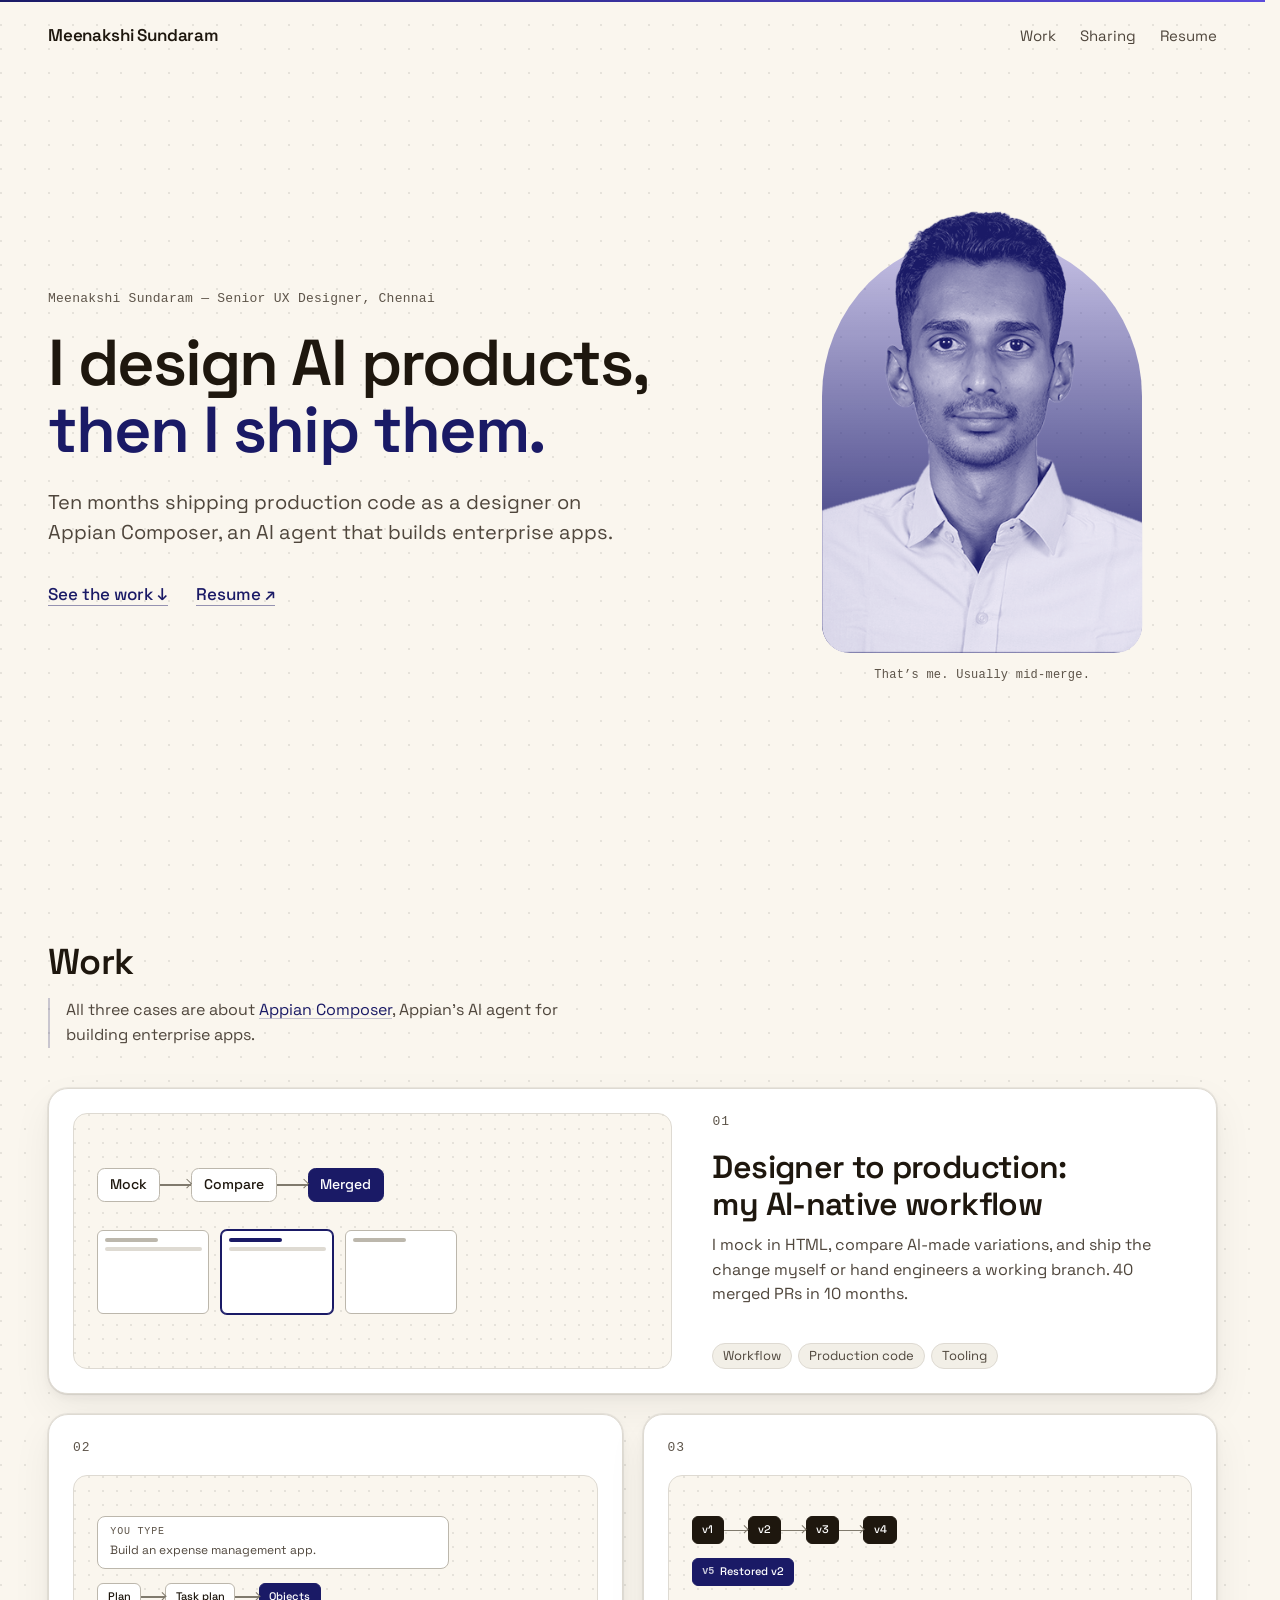
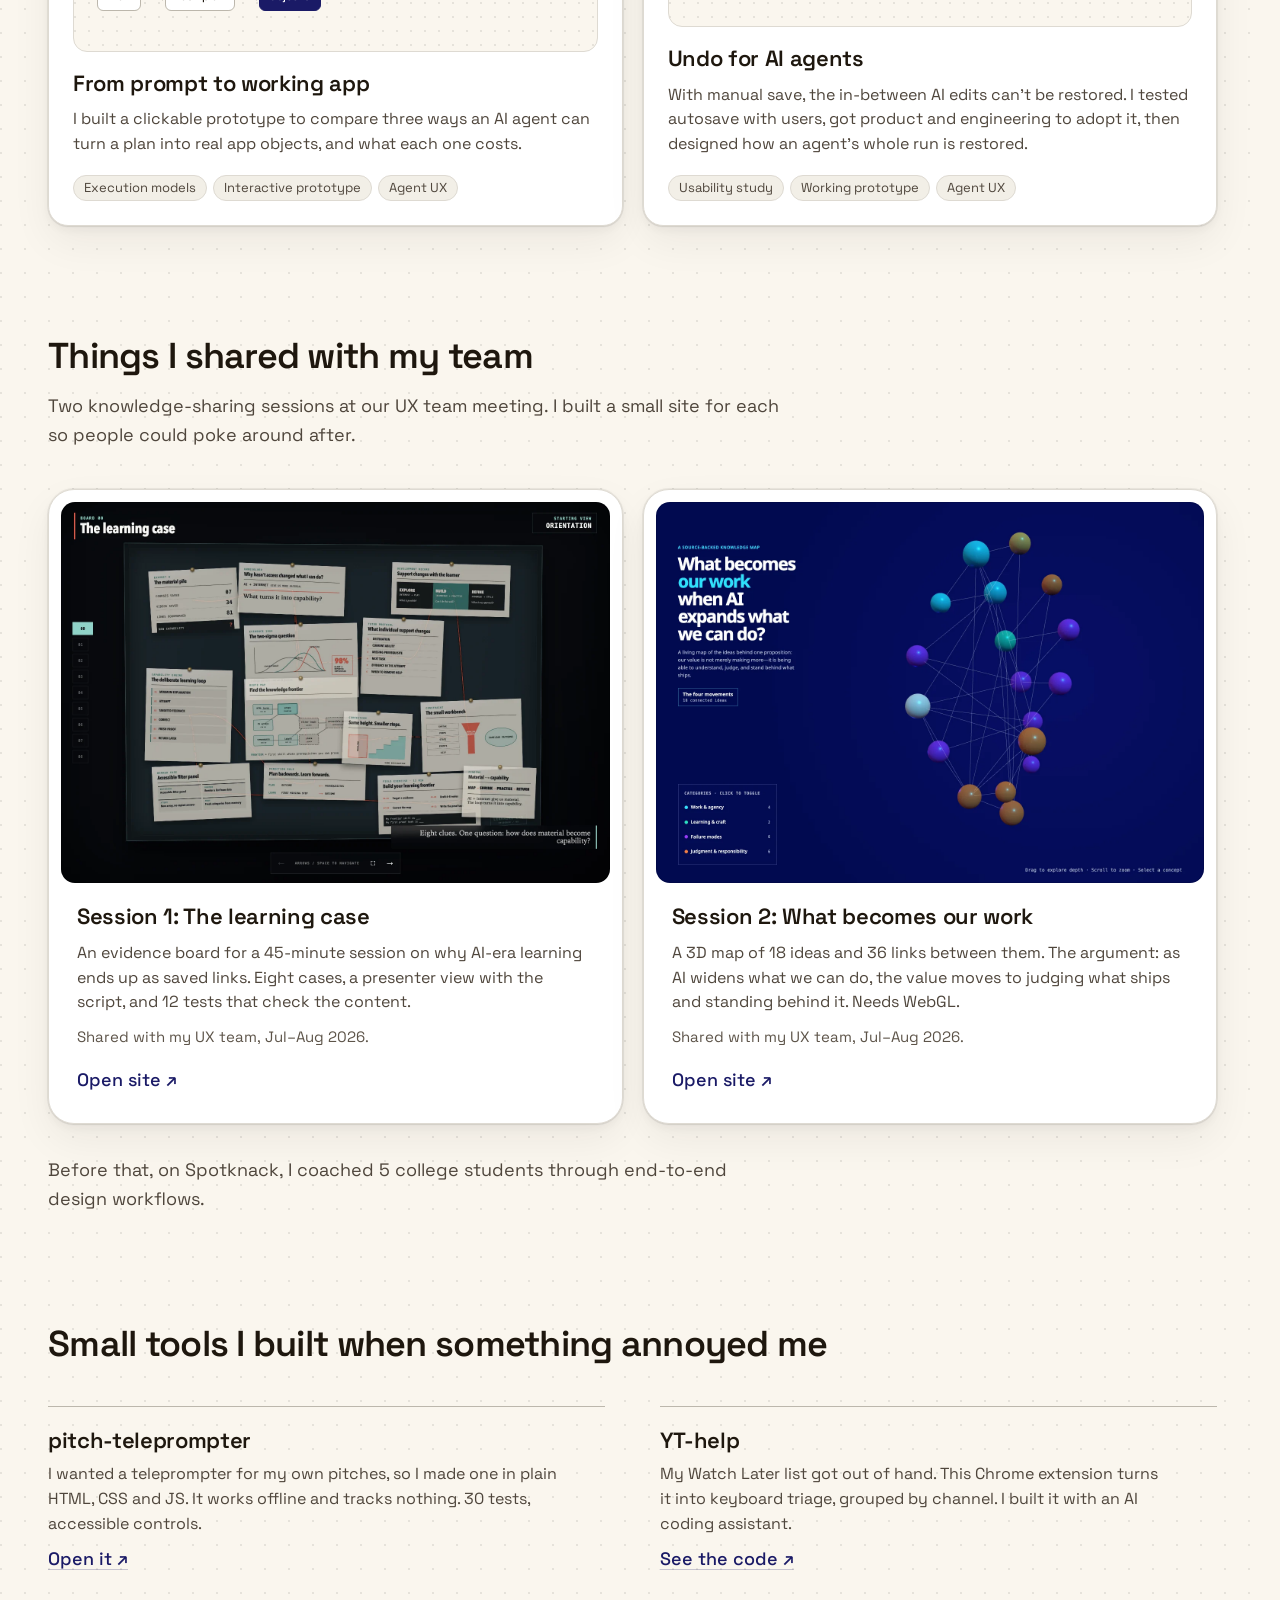
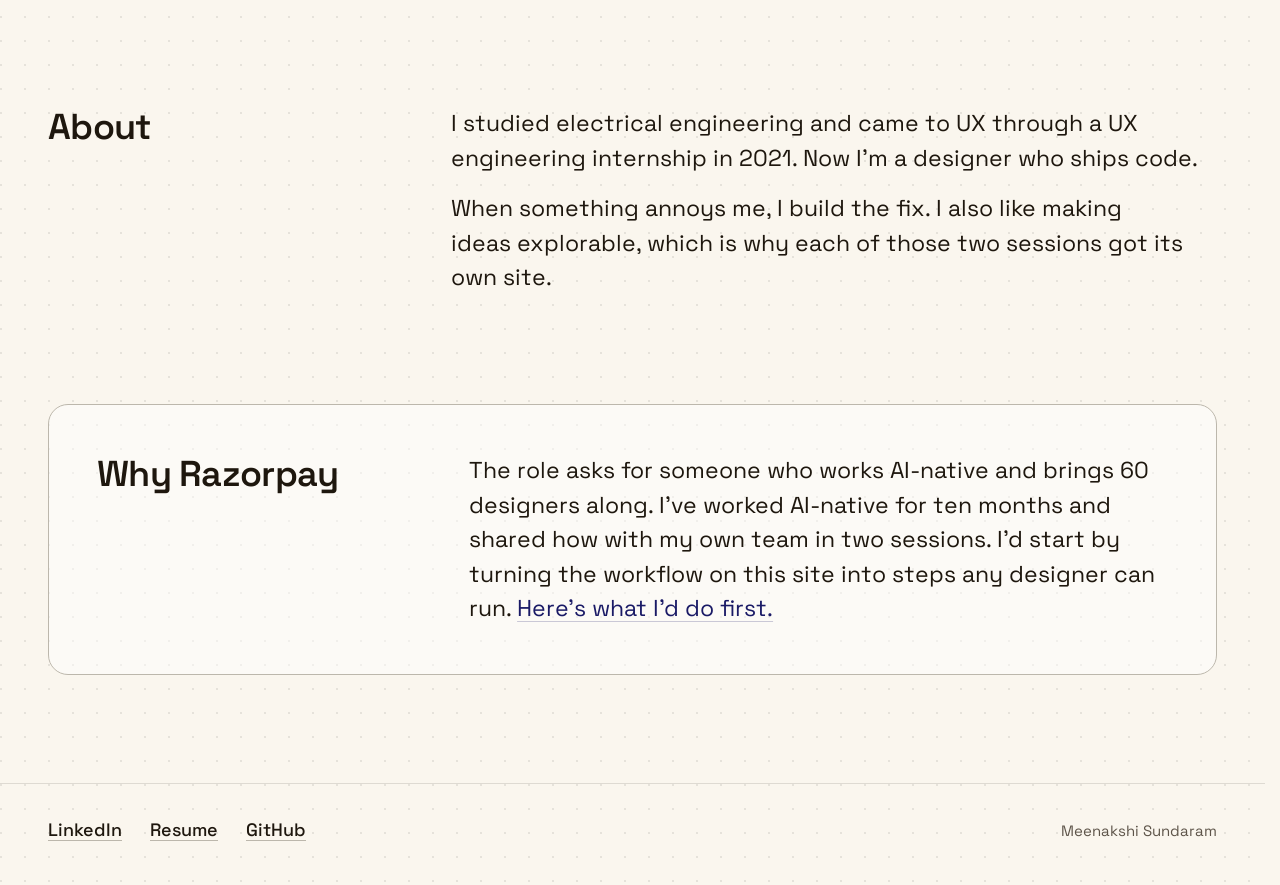
==== index.html @ 01e726ad "Portfolio: home, three case studies, resume" ====
<!DOCTYPE html>
<html lang="en">
<head>
<meta charset="utf-8">
<meta name="viewport" content="width=device-width, initial-scale=1">
<title>Meenakshi Sundaram | A designer who builds with AI</title>
<meta name="description" content="Senior UX designer in Chennai. I ship production code with AI tools, work AI-native from mock to merge, and share how I work with other designers.">
<meta name="color-scheme" content="light">
<meta name="theme-color" content="#f8f5ee">
<link rel="canonical" href="https://meenakshisundaramm06.github.io/">
<meta property="og:type" content="website">
<meta property="og:site_name" content="Meenakshi Sundaram">
<meta property="og:title" content="Meenakshi Sundaram | A designer who builds with AI">
<meta property="og:description" content="Senior UX designer in Chennai. I ship production code with AI tools, work AI-native from mock to merge, and share how I work with other designers.">
<meta property="og:url" content="https://meenakshisundaramm06.github.io/">
<meta name="twitter:card" content="summary">
<link rel="icon" href="data:image/svg+xml,%3Csvg xmlns='http://www.w3.org/2000/svg' viewBox='0 0 32 32'%3E%3Crect width='32' height='32' rx='8' fill='%231A1A66'/%3E%3Cpath d='M8 23V9l8 9 8-9v14' fill='none' stroke='%23fff' stroke-width='2.4' stroke-linecap='round' stroke-linejoin='round'/%3E%3C/svg%3E">
<link rel="preload" href="fonts/SpaceGrotesk-Variable.ttf" as="font" type="font/ttf" crossorigin>
<link rel="stylesheet" href="assets/site.css">
<script src="assets/site.js"></script>
</head>
<body class="content-grid">
<a class="skip-link" href="#main">Skip to content</a>

<header class="site-header full-width">
  <div class="bar">
    <a class="wordmark" href="./" aria-label="Meenakshi Sundaram, home">Meenakshi Sundaram</a>
    <nav class="nav" aria-label="Primary">
      <a href="#work">Work</a>
      <a href="#sharing">Sharing</a>
      <a href="resume.pdf">Resume</a>
    </nav>
  </div>
</header>

<main id="main" class="full-width">

  <section class="hero full-width" aria-labelledby="hero-title">
    <div class="hero-grid">
      <div class="hero-copy">
        <p class="hero-eyebrow">Meenakshi Sundaram — <span class="nowrap">Senior UX Designer, Chennai</span></p>
        <h1 id="hero-title">I design AI products,<br> <span class="accent">then I ship them.</span></h1>
        <p class="hero-sub">Ten months shipping production code as a designer on Appian Composer, an AI agent that builds enterprise apps.</p>
        <p class="hero-links">
          <a href="#work">See the work <span aria-hidden="true">↓</span></a>
          <a href="resume.pdf">Resume <span aria-hidden="true">↗</span></a>
        </p>
      </div>

      <figure class="hero-portrait">
        <div class="portrait-frame">
          <div class="portrait-arch"></div>
          <img class="portrait-img" src="assets/img/me.png" width="435" height="555" fetchpriority="high" alt="Portrait of Meenakshi Sundaram">
        </div>
        <figcaption>That’s me. Usually mid-merge.</figcaption>
        <!-- Duotone: shadows map to #1A1A66, highlights to a pale lavender so the shirt stays distinct from the page. Used by .portrait-img. -->
        <svg class="duotone-defs" width="0" height="0" aria-hidden="true" focusable="false">
          <filter id="duotone" color-interpolation-filters="sRGB">
            <feComponentTransfer>
              <feFuncR type="table" tableValues="0.102 0.91"/>
              <feFuncG type="table" tableValues="0.102 0.9"/>
              <feFuncB type="table" tableValues="0.400 0.955"/>
            </feComponentTransfer>
          </filter>
        </svg>
      </figure>
    </div>
  </section>

  <section class="section" id="work" aria-labelledby="work-title">
    <h2 id="work-title" class="reveal">Work</h2>
    <p class="context reveal">All three cases are about <a href="https://docs.appian.com/suite/help/26.9/whats-new-composer.html" rel="noopener">Appian Composer</a>, Appian’s AI agent for building enterprise apps.</p>
    <div class="section-body cases-slot">
      <ul class="cases">

        <li class="reveal">
          <article class="case-card">
            <span class="idx label">01</span>
            <div class="thumb" aria-hidden="true">
              <div class="chain">
                <span class="node">Mock</span><span class="link"></span>
                <span class="node">Compare</span><span class="link"></span>
                <span class="node" data-tone="accent">Merged</span>
              </div>
              <div class="mini-variants">
                <span class="mini-frame"><span></span><span></span></span>
                <span class="mini-frame" data-chosen><span></span><span></span></span>
                <span class="mini-frame"><span></span></span>
              </div>
            </div>
            <div class="case-copy">
              <h3><a class="card-link" href="ai-native-workflow/">Designer to production: my AI-native workflow</a></h3>
              <p class="hook">I mock in HTML, compare AI-made variations, and ship the change myself or hand engineers a working branch. 40 merged PRs in 10 months.</p>
            </div>
            <ul class="tags" aria-label="Tags">
              <li>Workflow</li><li>Production code</li><li>Tooling</li>
            </ul>
          </article>
        </li>

        <li class="reveal">
          <article class="case-card">
            <span class="idx label">02</span>
            <div class="thumb" aria-hidden="true">
              <div class="mini-field"><span class="label">You type</span>Build an expense management app.</div>
              <div class="chain">
                <span class="node">Plan</span><span class="link"></span>
                <span class="node">Task plan</span><span class="link"></span>
                <span class="node" data-tone="accent">Objects</span>
              </div>
            </div>
            <div class="case-copy">
              <h3><a class="card-link" href="prompt-to-working-app/">From prompt to working app</a></h3>
              <p class="hook">I built a clickable prototype to compare three ways an AI agent can turn a plan into real app objects, and what each one costs.</p>
            </div>
            <ul class="tags" aria-label="Tags">
              <li>Execution models</li><li>Interactive prototype</li><li>Agent UX</li>
            </ul>
          </article>
        </li>

        <li class="reveal">
          <article class="case-card">
            <span class="idx label">03</span>
            <div class="thumb" aria-hidden="true">
              <div class="chain">
                <span class="node" data-tone="solid">v1</span><span class="link"></span>
                <span class="node" data-tone="solid">v2</span><span class="link"></span>
                <span class="node" data-tone="solid">v3</span><span class="link"></span>
                <span class="node" data-tone="solid">v4</span>
              </div>
              <span class="node" data-tone="accent"><b>v5</b> Restored v2</span>
            </div>
            <div class="case-copy">
              <h3><a class="card-link" href="undo-for-ai-agents/">Undo for AI agents</a></h3>
              <p class="hook">With manual save, the in-between AI edits can’t be restored. I tested autosave with users, got product and engineering to adopt it, then designed how an agent’s whole run is restored.</p>
            </div>
            <ul class="tags" aria-label="Tags">
              <li>Usability study</li><li>Working prototype</li><li>Agent UX</li>
            </ul>
          </article>
        </li>

      </ul>
    </div>
  </section>

  <section class="section" id="sharing" aria-labelledby="sharing-title">
    <div class="section-head reveal">
      <h2 id="sharing-title">Things I shared with my team</h2>
      <p>Two knowledge-sharing sessions at our UX team meeting. I built a small site for each so people could poke around after.</p>
    </div>
    <div class="section-body">
      <ul class="media-grid">
        <li class="reveal">
          <article class="media-card">
            <img src="assets/img/learning-with-ai.webp" width="1440" height="1000" decoding="async" alt="A dark corkboard with pinned paper cards, titled “The learning case”. Cards show saved-course counts, a two-sigma chart, a learning loop and a frontier map.">
            <div class="media-copy">
              <h3>Session 1: The learning case</h3>
              <p>An evidence board for a 45-minute session on why AI-era learning ends up as saved links. Eight cases, a presenter view with the script, and 12 tests that check the content.</p>
              <p class="fact">Shared with my UX team, Jul–Aug 2026.</p>
              <a class="card-link open-link" href="https://meenakshisundaramm06.github.io/learning-with-ai/" rel="noopener">Open site<span class="sr-only">: Session 1, The learning case</span> <span aria-hidden="true">↗</span></a>
            </div>
          </article>
        </li>
        <li class="reveal">
          <article class="media-card">
            <img src="assets/img/what-becomes-our-work-webgl.webp" width="1440" height="1000" decoding="async" alt="A 3D network of 18 coloured spheres joined by thin lines, beside the title “What becomes our work when AI expands what we can do?”">
            <div class="media-copy">
              <h3>Session 2: What becomes our work</h3>
              <p>A 3D map of 18 ideas and 36 links between them. The argument: as AI widens what we can do, the value moves to judging what ships and standing behind it. Needs WebGL.</p>
              <p class="fact">Shared with my UX team, Jul–Aug 2026.</p>
              <a class="card-link open-link" href="https://meenakshisundaramm06.github.io/what-becomes-our-work/" rel="noopener">Open site<span class="sr-only">: Session 2, What becomes our work</span> <span aria-hidden="true">↗</span></a>
            </div>
          </article>
        </li>
      </ul>
      <p class="aside-note reveal">Before that, on Spotknack, I coached 5 college students through end-to-end design workflows.</p>
    </div>
  </section>

  <section class="section" id="tools" aria-labelledby="tools-title">
    <h2 id="tools-title" class="reveal">Small tools I built when something annoyed me</h2>
    <div class="section-body">
      <ul class="tools">
        <li class="reveal">
          <h3>pitch-teleprompter</h3>
          <p>I wanted a teleprompter for my own pitches, so I made one in plain HTML, CSS and JS. It works offline and tracks nothing. 30 tests, accessible controls.</p>
          <a href="https://meenakshisundaramm06.github.io/pitch-teleprompter/" rel="noopener">Open it<span class="sr-only">: pitch-teleprompter</span> <span aria-hidden="true">↗</span></a>
        </li>
        <li class="reveal">
          <h3>YT-help</h3>
          <p>My Watch Later list got out of hand. This Chrome extension turns it into keyboard triage, grouped by channel. I built it with an AI coding assistant.</p>
          <a href="https://github.com/meenakshisundaramm06/YT-help" rel="noopener">See the code<span class="sr-only">: YT-help</span> <span aria-hidden="true">↗</span></a>
        </li>
      </ul>
    </div>
  </section>

  <section class="section" id="about" aria-labelledby="about-title">
    <div class="about-slot reveal">
      <div class="about">
        <h2 id="about-title">About</h2>
        <div class="about-copy">
          <p>I studied electrical engineering and came to UX through a UX engineering internship in 2021. Now I’m a designer who ships code.</p>
          <p>When something annoys me, I build the fix. I also like making ideas explorable, which is why each of those two sessions got its own site.</p>
        </div>
      </div>
    </div>
  </section>

  <section class="section" id="why-razorpay" aria-labelledby="why-title">
    <div class="quiet-slot reveal">
      <div class="quiet">
        <h2 id="why-title">Why Razorpay</h2>
        <p>The role asks for someone who works AI-native and brings 60 designers along. I’ve worked AI-native for ten months and shared how with my own team in two sessions. I’d start by turning the workflow on this site into steps any designer can run. <a href="ai-native-workflow/#scaling">Here’s what I’d do first.</a></p>
      </div>
    </div>
  </section>

</main>

<footer class="site-footer full-width">
  <div class="bar">
    <ul class="footer-links" aria-label="Links">
      <li><a href="https://www.linkedin.com/in/meenakshisundarams/" rel="noopener">LinkedIn</a></li>
      <li><a href="resume.pdf">Resume</a></li>
      <li><a href="https://github.com/meenakshisundaramm06" rel="noopener">GitHub</a></li>
    </ul>
    <p class="footer-name">Meenakshi Sundaram</p>
  </div>
</footer>

</body>
</html>
---- assets/site.css ----
/* =========================================================
   Meenakshi Sundaram: portfolio
   One stylesheet: tokens, base, layout, components,
   case-study template, figure atoms.
   ========================================================= */

@font-face {
  font-family: "Space Grotesk";
  src: url("../fonts/SpaceGrotesk-Variable.ttf") format("truetype");
  font-weight: 300 700;
  font-style: normal;
  font-display: swap;
}

/* ---------- 1. Tokens ---------- */
:root {
  color-scheme: light;

  /* Type */
  --font-sans: "Space Grotesk", ui-sans-serif, system-ui, -apple-system, "Segoe UI", sans-serif;
  --font-mono: ui-monospace, "SF Mono", "JetBrains Mono", Menlo, Consolas, monospace;

  --step-display: clamp(2.75rem, 1.2rem + 4.6vw, 5rem);
  --step-title: clamp(2.5rem, 1.3rem + 3.6vw, 4rem);
  --step-h2: clamp(1.625rem, 1.2rem + 1.5vw, 2.25rem);
  --step-h3: clamp(1.1875rem, 1.1rem + 0.35vw, 1.375rem);
  --step-lede: clamp(1.1875rem, 1.1rem + 0.45vw, 1.4375rem);
  --step-body: clamp(1.0625rem, 1.03rem + 0.15vw, 1.125rem);
  --step-small: 0.9375rem;
  --step-label: 0.8125rem;

  /* Colour: neutral ramp (hue 85/70 = warm), one accent, two status hues */
  --paper: oklch(97.5% 0.012 85);
  --surface: oklch(100% 0 none);
  --surface-sunk: oklch(95.2% 0.011 85);
  --ink: oklch(21% 0.02 70);
  --ink-2: oklch(40% 0.02 70);
  --ink-3: oklch(45% 0.02 70);
  --line: oklch(89% 0.012 85);
  --line-strong: oklch(78% 0.016 85);
  --rail: oklch(58% 0.02 85);
  --dot: oklch(21% 0.02 70 / 0.09);

  --accent: oklch(27.9% 0.1286 274.2); /* #1A1A66 */
  --accent-hover: color-mix(in oklch, var(--accent), black 18%);
  --accent-tint: color-mix(in oklch, var(--accent) 6%, transparent);
  --accent-line: color-mix(in oklch, var(--accent) 22%, transparent);
  --on-accent: oklch(100% 0 none);
  --violet: oklch(51.8% 0.21 281.2); /* #5B4BDB: gradient end-stop only */

  --green-fg: oklch(38% 0.09 150);
  --green-bg: oklch(95% 0.04 150);
  --green-dot: oklch(58% 0.14 150);
  --amber-fg: oklch(40% 0.08 70);
  --amber-bg: oklch(95.5% 0.06 85);
  --red-fg: oklch(44% 0.15 27);

  /* Depth */
  --shadow-card:
    0 0 0 1px oklch(21% 0.02 70 / 0.06),
    0 1px 2px oklch(21% 0.02 70 / 0.05),
    0 4px 12px oklch(21% 0.02 70 / 0.05),
    0 16px 40px oklch(21% 0.02 70 / 0.06);
  --shadow-lift:
    0 0 0 1px oklch(21% 0.02 70 / 0.06),
    0 2px 4px oklch(21% 0.02 70 / 0.06),
    0 10px 24px oklch(21% 0.02 70 / 0.08),
    0 28px 56px oklch(21% 0.02 70 / 0.1);

  /* Shape, space, motion */
  --radius-s: 0.5rem;
  --radius-m: 0.875rem;
  --radius-l: 1.25rem;
  --space-section: clamp(3.5rem, 2rem + 6vw, 7rem);
  --ease-out: cubic-bezier(0.23, 1, 0.32, 1);
}

/* ---------- 2. Reset ---------- */
*,
*::before,
*::after {
  box-sizing: border-box;
  min-width: 0;
}

:root {
  interpolate-size: allow-keywords;
  scrollbar-gutter: stable;
  text-wrap: pretty;
  overflow-wrap: break-word;
  font-synthesis: none;
  -webkit-font-smoothing: antialiased;
  -moz-osx-font-smoothing: grayscale;
  -webkit-text-size-adjust: 100%;
  -webkit-tap-highlight-color: transparent;
}

@media (prefers-reduced-motion: no-preference) {
  :root { scroll-behavior: smooth; }
}

body {
  margin: 0;
  min-block-size: 100svh;
}

h1, h2, h3, h4 { text-wrap: balance; margin: 0; }
p, ul, ol, dl, dd, figure, blockquote { margin: 0; }
ul, ol { padding: 0; list-style: none; }

img, svg, video {
  display: block;
  max-inline-size: 100%;
  block-size: auto;
}

button, a, summary, [role="button"] { touch-action: manipulation; }
button { font: inherit; color: inherit; }

em, i { font-style: normal; }

/* ---------- 3. Base ---------- */
html {
  background-color: var(--paper);
  background-image: radial-gradient(circle at 1px 1px, var(--dot) 1px, transparent 1.4px);
  background-size: 24px 24px;
}

body {
  font-family: var(--font-sans);
  font-size: var(--step-body);
  font-weight: 400;
  line-height: 1.6;
  color: var(--ink);
}

h1, h2, h3, h4 {
  font-weight: 600;
  color: var(--ink);
}

a {
  color: var(--accent);
  text-decoration-line: underline;
  text-decoration-thickness: from-font;
  text-decoration-color: var(--accent-line);
  text-underline-offset: 0.2em;
}

@media (hover: hover) and (pointer: fine) {
  a:hover { text-decoration-color: currentColor; }
}

:focus-visible {
  outline: max(2px, 0.08em) solid var(--accent);
  outline-offset: 0.25em;
}

::selection {
  background: color-mix(in oklch, var(--accent) 16%, transparent);
  color: var(--ink);
}

.sr-only {
  position: absolute;
  inline-size: 1px;
  block-size: 1px;
  margin: -1px;
  padding: 0;
  overflow: clip;
  clip-path: inset(50%);
  white-space: nowrap;
  border: 0;
}

.skip-link {
  position: absolute;
  inset-inline-start: 1rem;
  inset-block-start: 0.75rem;
  z-index: 10;
  padding: 0.625rem 1rem;
  background: var(--accent);
  color: var(--on-accent);
  border-radius: var(--radius-s);
  text-decoration: none;
  transform: translateY(-200%);
}
.skip-link:focus-visible { transform: none; outline-color: var(--ink); }

.label {
  font-family: var(--font-mono);
  font-size: var(--step-label);
  font-weight: 400;
  line-height: 1.4;
  letter-spacing: 0.08em;
  text-transform: uppercase;
  color: var(--ink-3);
}

.num { font-variant-numeric: tabular-nums; }

/* ---------- 4. Page grid (content + breakout + full-width) ---------- */
.content-grid {
  --gutter: clamp(1.25rem, 0.5rem + 3.2vw, 3rem);
  --content: 81rem;
  --breakout: var(--content);

  display: grid;
  grid-template-columns:
    [full-width-start] minmax(var(--gutter), 1fr)
    [breakout-start] minmax(0, calc((var(--breakout) - var(--content)) / 2))
    [content-start] min(100% - var(--gutter) * 2, var(--content)) [content-end]
    minmax(0, calc((var(--breakout) - var(--content)) / 2)) [breakout-end]
    minmax(var(--gutter), 1fr) [full-width-end];
}

:is(.content-grid, .full-width) > * { grid-column: content; }
:is(.content-grid, .full-width) > .breakout { grid-column: breakout; }
:is(.content-grid, .full-width) > .full-width {
  grid-column: full-width;
  display: grid;
  grid-template-columns: inherit;
}

/* ---------- 5. Reveal on scroll (progressive; site.js adds .js) ---------- */
.js .reveal { opacity: 0; }
.js .reveal.is-in { opacity: 1; }

@media (prefers-reduced-motion: no-preference) {
  .js .reveal {
    transform: translateY(10px);
    transition: opacity 240ms var(--ease-out), transform 240ms var(--ease-out);
  }
  .js .reveal.is-in { transform: none; }
}
@media (prefers-reduced-motion: reduce) {
  .js .reveal { transition: opacity 240ms ease-out; }
}
/* Print and capture never wait on the observer */
@media print {
  .js .reveal { opacity: 1; transform: none; transition: none; }
}

/* ---------- 6. Site header + footer ---------- */
.site-header { position: relative; padding-block: 1.25rem; }
.site-header::before {
  content: "";
  position: absolute;
  inset-block-start: 0;
  inset-inline: 0;
  block-size: 2px;
  background: linear-gradient(90deg in oklab, var(--accent), var(--violet));
}
.bar {
  display: flex;
  flex-wrap: wrap;
  align-items: center;
  justify-content: space-between;
  gap: 0.5rem 1.5rem;
}
.wordmark {
  font-weight: 600;
  font-size: 1.0625rem;
  letter-spacing: -0.01em;
  color: var(--ink);
  text-decoration: none;
}
.nav { display: flex; flex-wrap: wrap; gap: 0.25rem 1.5rem; }
.nav a {
  font-size: var(--step-small);
  color: var(--ink-2);
  text-decoration: none;
  padding-block: 0.25rem;
}
@media (hover: hover) and (pointer: fine) {
  .nav a:hover { color: var(--accent); }
}

.site-footer {
  margin-block-start: var(--space-section);
  padding-block: 2rem 2.5rem;
  border-block-start: 1px solid var(--line);
}
.site-footer .bar { align-items: baseline; }
.footer-links { display: flex; flex-wrap: wrap; gap: 0.5rem 1.75rem; }
.footer-links a { color: var(--ink); font-weight: 500; text-decoration-color: var(--line-strong); }
.footer-name { color: var(--ink-3); font-size: var(--step-small); }

/* ---------- 8. Home: hero ---------- */
/* Mobile first: portrait on top, text below. Two columns from 900px. */
.hero {
  --arch-w: 220px;
  --arch-r: 20px;
  --arch-top: color-mix(in srgb, #6C63D9 35%, transparent);
  padding-block: 2.5rem 1rem;
}
.hero-grid {
  display: grid;
  grid-template-columns: minmax(0, 1fr);
  gap: 2.25rem;
  align-items: center;
}
.hero-copy { container-type: inline-size; }

.nowrap { white-space: nowrap; }
.hero-eyebrow {
  font-family: var(--font-mono);
  font-size: var(--step-label);
  line-height: 1.5;
  letter-spacing: 0.02em;
  color: var(--ink-3);
}
.hero h1 {
  margin-block-start: 1.25rem;
  /* Sized to the column so each line stays whole: "I design AI products," is ~9.2em wide */
  font-size: clamp(2rem, 10cqi, 4.5rem);
  line-height: 1.04;
  letter-spacing: -0.03em;
}
.accent { color: var(--accent); }
.hero-sub {
  margin-block-start: 1.5rem;
  max-inline-size: 46ch;
  font-size: 1.125rem;
  line-height: 1.5;
  color: var(--ink-2);
}
.hero-links {
  display: flex;
  flex-wrap: wrap;
  gap: 0.5rem 1.75rem;
  margin-block-start: 1.75rem;
}
.hero-links a {
  padding-block: 0.375rem;
  font-size: 1.0625rem;
  font-weight: 500;
  color: var(--accent);
  text-decoration: underline;
  text-decoration-thickness: 1px;
  text-underline-offset: 0.32em;
  text-decoration-color: color-mix(in oklch, var(--accent) 45%, transparent);
}
@media (hover: hover) and (pointer: fine) {
  .hero-links a:hover { text-decoration-color: var(--accent); }
}

/* Portrait: an arch with the head breaking out of the top edge */
.hero-portrait {
  order: -1;
  justify-self: center;
  text-align: center;
  padding-block-start: 1rem; /* room for the head above the arch */
}
.portrait-frame {
  position: relative;
  inline-size: var(--arch-w);
  aspect-ratio: 360 / 470;
}
.portrait-arch {
  position: absolute;
  inset: 0;
  /* Explicit radii: a 999px top radius would shrink the 28px bottom corners to ~5px */
  border-radius: calc(var(--arch-w) / 2) calc(var(--arch-w) / 2) var(--arch-r) var(--arch-r);
  background: linear-gradient(to top, var(--accent), var(--arch-top));
}
/* Image is 114.45% of the arch width so the shoulders fill it and the head
   (top of the cutout) sits ~6% of the arch height above its edge.
   clip-path trims the sides and rounds the bottom; the top stays open. */
.portrait-img {
  position: absolute;
  inset-block-end: 0;
  inset-inline-start: -7.225%;
  inline-size: 114.45%;
  max-inline-size: none;
  block-size: auto;
  filter: grayscale(1) contrast(1.08) brightness(1.02) url(#duotone);
  clip-path: inset(0 6.313% 0 6.313% round 0 0 var(--arch-r) var(--arch-r));
}
.hero-portrait figcaption {
  margin-block-start: 0.875rem;
  font-family: var(--font-mono);
  font-size: 0.75rem;
  line-height: 1.4;
  letter-spacing: 0.02em;
  color: var(--ink-3);
}
.duotone-defs { position: absolute; }

@keyframes hero-rise { from { opacity: 0; transform: translateY(12px); } }
@keyframes hero-fade { from { opacity: 0; } }
.portrait-arch,
.portrait-img { animation: hero-fade 420ms var(--ease-out) both; }
.portrait-img { animation-delay: 80ms; }
@media (prefers-reduced-motion: no-preference) {
  .portrait-arch,
  .portrait-img { animation-name: hero-rise; }
}

@media (min-width: 56.25rem) {
  .hero {
    --arch-w: clamp(280px, 25vw, 360px);
    --arch-r: 28px;
    display: grid;
    align-content: center;
    min-block-size: min(88vh, 760px);
    padding-block: 2rem;
  }
  .hero-grid {
    grid-template-columns: minmax(0, 58fr) minmax(0, 42fr);
    gap: clamp(2rem, 4vw, 4rem);
  }
  .hero-portrait { order: 0; }
  .hero-sub { font-size: 1.25rem; }
}

/* ---------- 9. Home: sections ---------- */
.section {
  padding-block: var(--space-section) 0;
  scroll-margin-block-start: 1rem;
}
.section + .section { margin-block-start: 0; }
.section > h2, .section-head h2 {
  font-size: var(--step-h2);
  line-height: 1.2;
  letter-spacing: -0.02em;
}
.section-head { display: grid; gap: 0.875rem; max-inline-size: 62ch; }
.section-head p { color: var(--ink-2); }
.section-body { margin-block-start: clamp(1.5rem, 1rem + 2vw, 2.5rem); }

/* Case cards: deliberate grid, first card spans two rows */
.cases-slot { container: cases / inline-size; }
.cases { display: grid; gap: 1.25rem; }
@container cases (width >= 44rem) {
  .cases { grid-template-columns: repeat(2, minmax(0, 1fr)); }
  .cases > :first-child { grid-column: 1 / -1; }
}
@container cases (width >= 52rem) {
  .cases > :first-child .thumb { --node-fs: 0.875rem; min-block-size: 16rem; gap: 1.75rem; }
  .cases > :first-child .case-card {
    display: grid;
    grid-template-columns: minmax(0, 1.25fr) minmax(0, 1fr);
    grid-template-rows: auto 1fr auto;
    column-gap: clamp(1.5rem, 1rem + 2vw, 2.5rem);
    row-gap: 1.125rem;
  }
  .cases > :first-child .thumb { grid-column: 1; grid-row: 1 / 4; }
  .cases > :first-child .mini-variants { grid-template-columns: repeat(3, minmax(0, 7rem)); gap: 0.75rem; }
  .cases > :first-child .idx { grid-column: 2; grid-row: 1; }
  .cases > :first-child .case-copy { grid-column: 2; grid-row: 2; align-content: start; }
  .cases > :first-child .tags { grid-column: 2; grid-row: 3; }
}
.cases > li { display: grid; }

.case-card {
  position: relative;
  isolation: isolate;
  display: flex;
  flex-direction: column;
  gap: 1.125rem;
  padding: clamp(1rem, 0.6rem + 1.2vw, 1.5rem);
  background: var(--surface);
  border: 1px solid var(--line);
  border-radius: var(--radius-l);
  box-shadow: var(--shadow-card);
}
.case-card::before {
  content: "";
  position: absolute;
  inset: -1px;
  padding: 1px;
  border-radius: inherit;
  background: linear-gradient(135deg in oklab, var(--accent), var(--violet));
  -webkit-mask: linear-gradient(#000 0 0) content-box, linear-gradient(#000 0 0);
  -webkit-mask-composite: xor;
  mask: linear-gradient(#000 0 0) content-box exclude, linear-gradient(#000 0 0);
  opacity: 0;
  pointer-events: none;
}
.case-card:active { transform: translateY(0) scale(0.99); }
.case-card:has(.card-link:focus-visible) {
  outline: max(2px, 0.08em) solid var(--accent);
  outline-offset: 3px;
}
@media (prefers-reduced-motion: no-preference) {
  .case-card {
    transition: transform 200ms var(--ease-out), box-shadow 200ms var(--ease-out);
  }
  .case-card::before { transition: opacity 200ms var(--ease-out); }
}
@media (hover: hover) and (pointer: fine) {
  .case-card:hover { transform: translateY(-2px); box-shadow: var(--shadow-lift); }
  .case-card:hover::before { opacity: 1; }
}

.card-link {
  color: inherit;
  text-decoration: none;
}
.card-link::after {
  content: "";
  position: absolute;
  inset: 0;
  border-radius: inherit;
}
.card-link:focus-visible { outline: 2px solid transparent; }

.case-card .idx { color: var(--ink-3); }
.case-card h3 {
  font-size: var(--step-h3);
  line-height: 1.25;
  letter-spacing: -0.015em;
}
.cases > li:first-child .case-card h3 {
  font-size: clamp(1.5rem, 1.2rem + 1.2vw, 2rem);
  letter-spacing: -0.02em;
  line-height: 1.15;
}
.case-card .hook { color: var(--ink-2); font-size: 1rem; line-height: 1.55; max-inline-size: 60ch; }
.case-copy { display: grid; gap: 0.625rem; }
.case-card .tags { margin-block-start: auto; }

.tags { display: flex; flex-wrap: wrap; gap: 0.375rem; }
.tags li {
  padding: 0.1875rem 0.625rem;
  border: 1px solid var(--line);
  border-radius: 999px;
  background: var(--surface-sunk);
  font-size: 0.8125rem;
  line-height: 1.4;
  color: var(--ink-2);
  white-space: nowrap;
}

/* Thumbnails: live UI drawn in HTML/CSS */
.thumb {
  --node-fs: 0.6875rem;
  flex: 1 1 auto;
  display: grid;
  align-content: center;
  justify-items: start;
  gap: 0.875rem;
  min-block-size: 9.5rem;
  padding: clamp(0.875rem, 0.5rem + 1.2vw, 1.5rem);
  border: 1px solid var(--line);
  border-radius: var(--radius-m);
  background-color: var(--paper);
  background-image: radial-gradient(circle at 1px 1px, var(--dot) 1px, transparent 1.4px);
  background-size: 14px 14px;
  overflow: clip;
}


.mini-variants {
  display: grid;
  grid-template-columns: repeat(3, minmax(0, 4.5rem));
  gap: 0.5rem;
}

.mini-frame {
  display: grid;
  align-content: start;
  gap: 0.3rem;
  aspect-ratio: 4 / 3;
  padding: 0.4rem;
  border: 1px solid var(--line-strong);
  border-radius: 0.375rem;
  background: var(--surface);
}
.mini-frame > span { display: block; block-size: 0.25rem; border-radius: 99px; background: var(--line); }
.mini-frame > span:first-child { inline-size: 55%; background: var(--line-strong); }
.mini-frame[data-chosen] { border-color: var(--accent); box-shadow: 0 0 0 1px var(--accent); }
.mini-frame[data-chosen] > span:first-child { background: var(--accent); }

.mini-field {
  inline-size: min(100%, 22rem);
  padding: 0.5rem 0.75rem;
  border: 1px solid var(--line-strong);
  border-radius: 0.5rem;
  background: var(--surface);
  font-size: 0.75rem;
  color: var(--ink-2);
}
.mini-field .label { display: block; font-size: 0.625rem; margin-block-end: 0.125rem; }

/* Sharing cards */
.media-grid {
  display: grid;
  gap: 1.25rem;
  grid-template-columns: repeat(auto-fit, minmax(min(100%, 24rem), 1fr));
}
.media-card {
  position: relative;
  display: flex;
  flex-direction: column;
  gap: 1.25rem;
  block-size: 100%;
  padding: 0.75rem;
  background: var(--surface);
  border: 1px solid var(--line);
  border-radius: calc(var(--radius-m) + 0.75rem);
  box-shadow: var(--shadow-card);
}
.media-card img {
  inline-size: 100%;
  aspect-ratio: 36 / 25;
  object-fit: cover;
  border-radius: var(--radius-m);
  background: var(--surface-sunk);
  outline: 1px solid oklch(0 0 0 / 0.1);
  outline-offset: -1px;
}
.media-copy {
  display: flex;
  flex: 1;
  flex-direction: column;
  gap: 0.625rem;
  padding: 0 clamp(0.5rem, 0.2rem + 1vw, 1rem) clamp(0.5rem, 0.2rem + 1vw, 1rem);
}
.media-copy h3 {
  font-size: var(--step-h3);
  letter-spacing: -0.015em;
  line-height: 1.25;
}
.media-copy p { color: var(--ink-2); font-size: 1rem; line-height: 1.55; }
.media-copy .fact { font-size: var(--step-small); color: var(--ink-3); }
.open-link {
  margin-block-start: auto;
  padding-block-start: 0.5rem;
  font-weight: 500;
  color: var(--accent);
}
.media-card:active { transform: scale(0.99); }
.media-card:has(.card-link:focus-visible) {
  outline: max(2px, 0.08em) solid var(--accent);
  outline-offset: 3px;
}
@media (prefers-reduced-motion: no-preference) {
  .media-card { transition: transform 200ms var(--ease-out), box-shadow 200ms var(--ease-out); }
}
@media (hover: hover) and (pointer: fine) {
  .media-card:hover { transform: translateY(-2px); box-shadow: var(--shadow-lift); }
}
.aside-note { margin-block-start: 2rem; color: var(--ink-2); max-inline-size: 66ch; }

/* Small tools */
.tools {
  display: grid;
  gap: 0 clamp(1.5rem, 1rem + 3vw, 4rem);
  grid-template-columns: repeat(auto-fit, minmax(min(100%, 22rem), 1fr));
}
.tools li {
  display: grid;
  align-content: start;
  gap: 0.5rem;
  padding-block: 1.25rem 1.5rem;
  border-block-start: 1px solid var(--line-strong);
}
.tools h3 { font-size: var(--step-h3); letter-spacing: -0.015em; line-height: 1.25; }
.tools p { color: var(--ink-2); font-size: 1rem; line-height: 1.55; max-inline-size: 56ch; }
.tools a { font-weight: 500; justify-self: start; }

/* Why Razorpay */
.quiet {
  display: grid;
  gap: 1rem clamp(1.5rem, 1rem + 3vw, 4rem);
  padding: clamp(1.5rem, 1rem + 2.5vw, 3rem);
  border: 1px solid var(--line-strong);
  border-radius: var(--radius-l);
  background: color-mix(in oklch, var(--surface) 45%, transparent);
}
:is(.quiet, .about) h2 { font-size: var(--step-h2); line-height: 1.2; letter-spacing: -0.02em; }
:is(.quiet, .about) p { font-size: var(--step-lede); line-height: 1.5; color: var(--ink); max-inline-size: 58ch; }
.about { display: grid; gap: 1rem clamp(1.5rem, 1rem + 3vw, 4rem); }
.about-copy { display: grid; gap: 1rem; }
@container quiet (width >= 46rem) {
  :is(.quiet, .about) { grid-template-columns: minmax(0, 1fr) minmax(0, 2.2fr); align-items: start; }
}
:is(.quiet-slot, .about-slot) { container: quiet / inline-size; }

/* ---------- 10. Case-study template ---------- */
.crumb { padding-block-start: 1.5rem; font-size: var(--step-small); }
.crumb ol { display: flex; flex-wrap: wrap; gap: 0.25rem 0.5rem; color: var(--ink-3); }
.crumb li + li::before { content: "/"; margin-inline-end: 0.5rem; color: var(--line-strong); }
.crumb a { color: var(--ink-2); }

.case-head { padding-block: clamp(2rem, 1rem + 4vw, 4.5rem) 0; }
.case-head > * + * { margin-block-start: 1.5rem; }
.case-head .eyebrow { color: var(--accent); }
.case-head h1 {
  margin-block-start: 1rem;
  max-inline-size: 22ch;
  font-size: var(--step-title);
  line-height: 1.04;
  letter-spacing: -0.03em;
}
.case-summary {
  max-inline-size: 56ch;
  font-size: var(--step-lede);
  line-height: 1.5;
  color: var(--ink-2);
}
.meta {
  display: grid;
  gap: 1.25rem 2rem;
  max-inline-size: 65rem;
  grid-template-columns: repeat(auto-fit, minmax(min(100%, 11.5rem), 1fr));
  margin-block-start: clamp(1.75rem, 1rem + 2vw, 2.75rem);
}
.meta > div { padding-block-start: 0.75rem; border-block-start: 1px solid var(--line-strong); }
.meta dt { margin-block-end: 0.375rem; }
.meta dd { font-size: 1rem; font-weight: 500; line-height: 1.4; }

.tldr {
  max-inline-size: 48rem;
  margin-block-start: clamp(1.75rem, 1rem + 2vw, 2.5rem);
  padding: clamp(1.125rem, 0.8rem + 1vw, 1.75rem);
  border: 1px solid var(--accent-line);
  border-radius: var(--radius-m);
  background: color-mix(in oklch, var(--accent) 5%, var(--surface));
}
.tldr .label { color: var(--accent); }
.tldr ul { display: grid; gap: 0.5rem; margin-block-start: 0.75rem; }
.tldr li { position: relative; padding-inline-start: 1.25rem; line-height: 1.5; }
.tldr li::before {
  content: "";
  position: absolute;
  inset-inline-start: 0;
  inset-block-start: 0.7em;
  inline-size: 0.5rem;
  block-size: 1.5px;
  background: var(--accent);
}

.case-layout {
  display: grid;
  margin-block-start: clamp(3rem, 2rem + 4vw, 5.5rem);
}
.toc { display: none; }
@media (min-width: 75rem) {
  .case-layout { grid-template-columns: 13rem minmax(0, 65rem); column-gap: 3rem; }
  .toc {
    display: block;
    position: sticky;
    inset-block-start: 2rem;
    align-self: start;
  }
}
.toc ol { display: grid; margin-block-start: 0.75rem; border-inline-start: 1px solid var(--line-strong); }
.toc a {
  display: grid;
  grid-template-columns: 1.75rem 1fr;
  gap: 0.25rem;
  padding: 0.4rem 0 0.4rem 0.875rem;
  font-size: var(--step-small);
  line-height: 1.35;
  color: var(--ink-2);
  text-decoration: none;
}
.toc a span:first-child {
  font-family: var(--font-mono);
  font-size: var(--step-label);
  line-height: 1.8;
  color: var(--ink-3);
}
@media (hover: hover) and (pointer: fine) {
  .toc a:hover { color: var(--accent); }
}

.prose { min-inline-size: 0; }
.prose > section { scroll-margin-block-start: 2rem; }
.prose > section + section { margin-block-start: clamp(3.5rem, 2.5rem + 4vw, 6rem); }
.prose > section > * + * { margin-block-start: 1.125rem; }
.prose > section > h2 + * { margin-block-start: 1.25rem; }
.prose > section > :is(p, ul, ol, h2, h3) { max-inline-size: 66ch; }
.prose h2 {
  font-size: var(--step-h2);
  line-height: 1.2;
  letter-spacing: -0.02em;
}
.prose h2 .sec-num {
  display: block;
  margin-block-end: 0.625rem;
  color: var(--accent);
}
.prose > section > ul:not(.steps) { display: grid; gap: 0.5rem; padding-inline-start: 1.25rem; list-style: disc; }
.prose > section > ul:not(.steps) li::marker { color: var(--ink-3); }

.steps { counter-reset: step; max-inline-size: 66ch; }
.steps > li {
  counter-increment: step;
  display: grid;
  grid-template-columns: 1.75rem minmax(0, 1fr);
  gap: 1rem;
  padding-block: 1rem;
  border-block-start: 1px solid var(--line);
}
.steps > li:last-child { border-block-end: 1px solid var(--line); }
.steps > li::before {
  content: counter(step);
  display: grid;
  place-items: center;
  inline-size: 1.75rem;
  block-size: 1.75rem;
  margin-block-start: 0.1rem;
  border: 1px solid var(--accent-line);
  border-radius: 0.4rem;
  font-family: var(--font-mono);
  font-size: var(--step-label);
  font-variant-numeric: tabular-nums;
  color: var(--accent);
}
.steps strong { font-weight: 600; }

.callout {
  padding-inline-start: 1.25rem;
  border-inline-start: 1px solid var(--line-strong);
  font-size: var(--step-lede);
  line-height: 1.45;
  color: var(--ink);
}

.next-case { margin-block-start: clamp(4rem, 3rem + 4vw, 7rem); }
.next-case a {
  display: grid;
  grid-template-columns: minmax(0, 1fr) auto;
  align-items: center;
  gap: 0.5rem 2rem;
  padding: clamp(1.25rem, 1rem + 1.2vw, 2rem);
  border: 1px solid var(--line-strong);
  border-radius: var(--radius-l);
  background: color-mix(in oklch, var(--surface) 55%, transparent);
  color: var(--ink);
  text-decoration: none;
}
.next-case .next-title {
  font-size: var(--step-h2);
  font-weight: 600;
  line-height: 1.15;
  letter-spacing: -0.02em;
}
.next-case .next-hook { max-inline-size: 60ch; color: var(--ink-2); }
.next-case a > :not(.next-go) { grid-column: 1; }
.next-case .next-go { grid-column: 2; grid-row: 1 / 5; font-size: 1.75rem; line-height: 1; color: var(--accent); }
.next-case a:active { transform: scale(0.99); }
@media (prefers-reduced-motion: no-preference) {
  .next-case a { transition: transform 150ms ease-out, background-color 200ms ease-out, border-color 200ms ease-out; }
}
@media (hover: hover) and (pointer: fine) {
  .next-case a:hover { background: var(--surface); border-color: var(--accent); }
}

/* ---------- 11. Figure frame ---------- */
.fig { margin-block: clamp(2rem, 1.5rem + 2vw, 3rem) 0; max-inline-size: 65rem; }
.prose > section > .fig + .fig { margin-block-start: clamp(2rem, 1.5rem + 2vw, 3rem); }
.fig-card {
  --fig-pad: clamp(1rem, 0.5rem + 2vw, 2rem);
  container: fig / inline-size;
  padding: var(--fig-pad);
  overflow: clip;
  background: var(--surface);
  border: 1px solid transparent; /* keeps an edge in forced-colors mode */
  border-radius: var(--radius-l);
  box-shadow: var(--shadow-card);
}
.fig figcaption {
  display: flex;
  flex-wrap: wrap;
  align-items: baseline;
  gap: 0.25rem 0.875rem;
  max-inline-size: 66ch;
  margin-block-start: 0.875rem;
  font-size: var(--step-small);
  line-height: 1.5;
  color: var(--ink-2);
}
.fig figcaption .label { color: var(--accent); }

/* ---------- 12. Figure atoms (neutral invented UI) ---------- */
.node {
  --pad: 0.55em;
  display: inline-flex;
  align-items: center;
  gap: 0.5em;
  padding: var(--pad) 0.85em;
  border: 1px solid var(--line-strong);
  border-radius: 0.55em;
  background: var(--surface);
  font-size: var(--node-fs, 0.8125rem);
  font-weight: 500;
  line-height: 1.25;
  color: var(--ink);
  white-space: nowrap;
}
.node b {
  font-family: var(--font-mono);
  font-weight: 600;
  font-size: 0.92em;
  color: var(--ink-3);
  font-variant-numeric: tabular-nums;
}
.node[data-tone="solid"] { background: var(--ink); border-color: var(--ink); color: var(--surface); }
.node[data-tone="solid"] b { color: color-mix(in oklch, var(--surface) 70%, transparent); }
.node[data-tone="accent"] { background: var(--accent); border-color: var(--accent); color: var(--on-accent); }
.node[data-tone="accent"] b { color: color-mix(in oklch, var(--on-accent) 75%, transparent); }
.node[data-tone="dashed"] { border-style: dashed; background: var(--surface-sunk); color: var(--ink-2); }
.node[data-tone="soft"] { background: var(--surface-sunk); }
.node[data-wrap] { white-space: normal; max-inline-size: 11em; }

.chip {
  display: inline-flex;
  align-items: center;
  gap: 0.4em;
  padding: 0.125rem 0.5rem;
  border-radius: 99px;
  font-size: 0.8125rem;
  font-weight: 500;
  line-height: 1.5;
  background: var(--surface-sunk);
  color: var(--ink-2);
  white-space: nowrap;
}
.chip[data-tone="green"] { background: var(--green-bg); color: var(--green-fg); }
.chip[data-tone="amber"] { background: var(--amber-bg); color: var(--amber-fg); }
.chip[data-tone="mono"] { font-family: var(--font-mono); background: var(--surface-sunk); }
.chip[data-tone="accent"] { background: var(--accent); color: var(--on-accent); }
.dot { inline-size: 0.5rem; block-size: 0.5rem; border-radius: 50%; background: var(--green-dot); flex: none; }

/* Connector: a line with an arrowhead, horizontal by default */
.chain { display: flex; align-items: center; }
.link {
  --rail-w: 1.5px;
  position: relative;
  flex: none;
  inline-size: 2.2em;
  block-size: var(--rail-w);
  font-size: var(--node-fs, 0.8125rem);
  background: var(--rail);
}
.link::after {
  content: "";
  position: absolute;
  inset-inline-end: 0;
  inset-block-start: 50%;
  inline-size: 0.5em;
  block-size: 0.5em;
  border-block-start: var(--rail-w) solid var(--rail);
  border-inline-end: var(--rail-w) solid var(--rail);
  transform: translateY(-50%) rotate(45deg);
  transform-origin: 70% 30%;
}
.chain.is-down { flex-direction: column; }
.chain.is-down > .link,
.link[data-dir="down"] {
  inline-size: var(--rail-w);
  block-size: 1.6em;
}
.chain.is-down > .link::after,
.link[data-dir="down"]::after {
  inset-inline-end: auto;
  inset-inline-start: 50%;
  inset-block-start: auto;
  inset-block-end: 0;
  transform: translateX(-50%) rotate(135deg);
  transform-origin: 30% 70%;
}

/* Tiny UI parts */
.ui-btn {
  display: inline-flex;
  align-items: center;
  gap: 0.35em;
  padding: 0.4rem 0.8rem;
  border: 1px solid var(--ink);
  border-radius: 0.375rem;
  background: var(--ink);
  color: var(--surface);
  font-size: 0.8125rem;
  font-weight: 500;
  line-height: 1.2;
  white-space: nowrap;
}
.ui-btn > * { flex: none; }
.ui-btn.is-ghost { background: transparent; color: var(--ink); border-color: var(--line-strong); }
.ui-link { font-size: 0.8125rem; color: var(--ink-2); text-decoration: underline; text-underline-offset: 0.2em; text-decoration-color: var(--line-strong); }
.diff { font-family: var(--font-mono); font-size: 0.8125rem; font-variant-numeric: tabular-nums; }
.diff .plus { color: var(--green-fg); }
.diff .minus { color: var(--red-fg); }

/* ---------- 13. FIG-1: workflow pipeline ---------- */
.flow { --lane-gap: 1.25rem; --node-fs: 0.8125rem; display: grid; gap: 1.5rem; }

.branch {
  display: grid;
  grid-template-columns: auto 2rem auto;
  grid-template-rows: 1fr 1fr;
  row-gap: var(--lane-gap);
  align-items: center;
  justify-items: start;
}
.branch > .trunk { grid-column: 1; grid-row: 1 / 3; }
.branch > .leaf-a { grid-column: 3; grid-row: 1; }
.branch > .leaf-b { grid-column: 3; grid-row: 2; }
.branch > .fork-a, .branch > .fork-b, .branch > .join {
  grid-column: 2;
  position: relative;
  inline-size: 100%;
  align-self: stretch;
}
.branch > .fork-a { grid-row: 1; }
.branch > .fork-b { grid-row: 2; }
.branch > .join { grid-row: 1 / 3; align-self: center; block-size: 0; }
.branch > .join::before {
  content: "";
  position: absolute;
  inset-inline: 0 50%;
  inset-block-start: 0;
  border-block-start: 1.5px solid var(--rail);
}
.branch > .fork-a::before, .branch > .fork-b::before {
  content: "";
  position: absolute;
  inset-inline: 50% 0;
  inset-block-start: 50%;
  border-block-start: 1.5px solid var(--rail);
}
.branch > .fork-a::after, .branch > .fork-b::after {
  content: "";
  position: absolute;
  inset-inline-start: 50%;
  border-inline-start: 1.5px solid var(--rail);
}
.branch > .fork-a::after { inset-block: 50% calc(var(--lane-gap) / -2); }
.branch > .fork-b::after { inset-block: calc(var(--lane-gap) / -2) 50%; }
.branch.is-inner { grid-template-columns: auto 1.5rem auto; row-gap: 0.625rem; --lane-gap: 0.625rem; }

.lane-title { display: none; margin-block-end: 0.5rem; }

.flow-band {
  padding: 0.625rem 1rem;
  border-radius: 0.5rem;
  background: var(--surface-sunk);
  border: 1px dashed var(--line-strong);
  text-align: center;
}

/* Narrow figure: chains run downward, lanes sit side by side or stack */
@container fig (width < 60rem) {
  .flow .chain { flex-direction: column; align-items: flex-start; }
  .flow .chain > .link { inline-size: 1.5px; block-size: 1.6em; margin-inline-start: 1.1em; }
  .flow .chain > .link::after {
    inset-inline-end: auto;
    inset-inline-start: 50%;
    inset-block-start: auto;
    inset-block-end: 0;
    transform: translateX(-50%) rotate(135deg);
    transform-origin: 30% 70%;
  }
  .flow .branch {
    grid-template-columns: minmax(0, 1fr);
    grid-template-rows: none;
    row-gap: 0;
    align-items: start;
  }
  .flow .branch > .trunk, .flow .branch > .leaf-a, .flow .branch > .leaf-b {
    grid-column: 1;
    grid-row: auto;
  }
  .flow .branch > .fork-a, .flow .branch > .fork-b, .flow .branch > .join { display: none; }
  .flow .branch > .trunk { margin-block-end: 1.75rem; position: relative; }
  .flow .branch > .trunk::after {
    content: "";
    position: absolute;
    inset-inline-start: calc(1.1 * var(--node-fs));
    inset-block-start: 100%;
    block-size: 1.75rem;
    border-inline-start: 1.5px solid var(--rail);
  }
  .flow .branch > .leaf-a { padding-block-end: 1.5rem; }
  .lane-title { display: block; }
  .flow .branch.is-inner > .trunk { margin-block-end: 1.25rem; }
  .flow .branch.is-inner > .trunk::after { block-size: 1.25rem; }
  .flow .branch.is-inner > .leaf-a { padding-block-end: 0.5rem; }
}
@container fig (width < 60rem) and (width >= 36rem) {
  .flow .branch:not(.is-inner) { grid-template-columns: repeat(2, minmax(0, 1fr)); column-gap: 2rem; }
  .flow .branch:not(.is-inner) > .trunk { grid-column: 1 / -1; }
  .flow .branch:not(.is-inner) > .leaf-a { grid-column: 1; grid-row: 2; }
  .flow .branch:not(.is-inner) > .leaf-b { grid-column: 2; grid-row: 2; }
}

/* ---------- 14. FIG-2: variants ---------- */
.variants {
  display: grid;
  gap: 1rem;
  grid-template-columns: repeat(auto-fit, minmax(min(100%, 13.5rem), 1fr));
}
.variant {
  position: relative;
  display: grid;
  grid-template-rows: auto 1fr;
  gap: 0.75rem;
  padding: 0.75rem;
  border: 1px solid var(--line-strong);
  border-radius: var(--radius-m);
  background: var(--surface);
}
.variant[data-chosen] { border-color: var(--accent); box-shadow: 0 0 0 1px var(--accent); }
.variant-head { display: flex; align-items: center; justify-content: space-between; gap: 0.5rem; min-block-size: 1.5rem; }
.variant[data-chosen] .variant-head .label { color: var(--accent); }
.list-ghost {
  display: grid;
  place-content: center;
  justify-items: center;
  gap: 0.5rem;
  min-block-size: 11.5rem;
  padding: 1rem;
  border: 1.5px dashed var(--line-strong);
  border-radius: 0.625rem;
  text-align: center;
}
.list-ghost.is-hint { place-content: start stretch; justify-items: stretch; text-align: start; }
.empty-title { font-size: 0.9375rem; font-weight: 600; line-height: 1.3; }
.empty-text { max-inline-size: 18ch; font-size: 0.8125rem; line-height: 1.4; color: var(--ink-2); }
.empty-icon { inline-size: 1.75rem; block-size: 1.75rem; color: var(--ink-3); }
.hint-row {
  padding: 0.5rem 0.625rem;
  border-radius: 0.375rem;
  background: var(--surface-sunk);
  font-size: 0.8125rem;
  color: var(--ink-2);
}

/* ---------- 15. FIG-3: spec vs branch ---------- */
.cmp-grid {
  display: grid;
  gap: 1rem clamp(1rem, 0.5rem + 2vw, 2rem);
  grid-template-columns: repeat(auto-fit, minmax(min(100%, 17rem), 1fr));
}
/* .panel is the shared soft panel; .cmp-panel adds the centred FIG-3 layout */
:is(.cmp-panel, .panel) {
  display: grid;
  align-content: start;
  gap: 1rem;
  padding: 1rem 1rem 1.25rem;
  border: 1px solid var(--line);
  border-radius: var(--radius-m);
  background: color-mix(in oklch, var(--surface-sunk) 55%, var(--surface));
  --node-fs: 0.875rem;
}
.cmp-panel { justify-items: center; }
:is(.cmp-panel, .panel) > .label { justify-self: start; color: var(--ink-2); }
:is(.cmp-panel, .panel)[data-good] { border-color: var(--accent-line); }
:is(.cmp-panel, .panel)[data-good] > .label { color: var(--accent); }
.cmp-panel .node { inline-size: min(100%, 17rem); justify-content: center; text-align: center; }
.cmp-panel .chain { inline-size: 100%; align-items: center; }
.cmp-panel .link { margin-inline: 0; }
.cmp-panel .link .chip { position: absolute; inset-inline-start: 0.875rem; inset-block-start: 50%; translate: 0 -50%; }
.cmp-foot { margin-block-start: 1.25rem; text-align: start; text-transform: none; letter-spacing: 0; font-size: 0.8125rem; }

/* ---------- 16. FIG-4: merge request + preview ---------- */
.browser {
  border: 1px solid var(--line-strong);
  border-radius: var(--radius-m);
  background: var(--surface);
  overflow: clip;
}
.browser-bar {
  display: flex;
  align-items: center;
  gap: 0.75rem;
  padding: 0.5rem 0.75rem;
  background: var(--surface-sunk);
  border-block-end: 1px solid var(--line);
}
.browser-dots { display: flex; gap: 0.3rem; flex: none; }
.browser-dots i { inline-size: 0.5rem; block-size: 0.5rem; border-radius: 50%; background: var(--line-strong); }
.addr {
  flex: 1;
  padding: 0.125rem 0.75rem;
  border: 1px solid var(--line);
  border-radius: 99px;
  background: var(--surface);
  font-family: var(--font-mono);
  font-size: 0.8125rem;
  line-height: 1.6;
  color: var(--ink-2);
  overflow: clip;
  text-overflow: ellipsis;
  white-space: nowrap;
}
.mr-body { display: grid; gap: 1rem; padding: clamp(1rem, 0.6rem + 1.4vw, 1.5rem); }
.mr-title { font-size: 1.125rem; font-weight: 600; line-height: 1.3; letter-spacing: -0.01em; }
.mr-meta { display: flex; flex-wrap: wrap; align-items: center; gap: 0.5rem; }
.checks { border-block-start: 1px solid var(--line); }
.checks > li, .checks summary {
  display: flex;
  align-items: center;
  justify-content: space-between;
  gap: 0.75rem;
  padding-block: 0.75rem;
  font-size: 0.9375rem;
}
.checks > li + li { border-block-start: 1px solid var(--line); }
.checks > .check-details { display: block; padding-block: 0; }
.check-label { display: inline-flex; align-items: center; gap: 0.625rem; }
.checks summary { list-style: none; cursor: pointer; border-radius: 0.375rem; }
.checks summary::-webkit-details-marker { display: none; }
.checks summary:active .ui-btn { transform: scale(0.96); }
.checks details:not([open]) .when-open, .checks details[open] .when-closed { display: none; }
.preview { display: grid; justify-items: center; gap: 0.25rem; padding-block: 0.25rem 1rem; }
.preview .browser { inline-size: min(100%, 38rem); }
.preview-body {
  padding: 1rem;
  background-color: var(--paper);
  background-image: radial-gradient(circle at 1px 1px, var(--dot) 1px, transparent 1.4px);
  background-size: 14px 14px;
}
@media (prefers-reduced-motion: no-preference) {
  .ui-btn { transition: transform 150ms ease-out; }
}

/* ---------- 17. Small screens ---------- */
@media (max-width: 30rem) {
  .nav { column-gap: 1.125rem; }
}

/* =========================================================
   18. Case-study extras: h3, contents sub-list, data table
   ========================================================= */
.prose > section > h3 {
  margin-block-start: clamp(2.25rem, 1.8rem + 2vw, 3.25rem);
  font-size: var(--step-h3);
  line-height: 1.25;
  letter-spacing: -0.015em;
}
.prose > section > h3 + * { margin-block-start: 0.75rem; }
.prose > section > .fig { margin-block-start: clamp(1.75rem, 1.4rem + 1.4vw, 2.5rem); }
.prose > section > .fig + .fig { margin-block-start: clamp(2rem, 1.5rem + 2vw, 3rem); }

.toc ol ol { margin-block-start: 0; border-inline-start: 0; }
.toc ol ol a {
  grid-template-columns: 1fr;
  padding-inline-start: 2.625rem;
  font-size: 0.875rem;
  color: var(--ink-3);
}

.table-wrap {
  max-inline-size: 65rem;
  overflow: clip;
  background: var(--surface);
  border: 1px solid transparent; /* keeps an edge in forced-colors mode */
  border-radius: var(--radius-l);
  box-shadow: var(--shadow-card);
}
.prose > section > .table-wrap { margin-block-start: 1.5rem; }
.data-table {
  inline-size: 100%;
  min-inline-size: 42rem;
  border-collapse: collapse;
  font-size: var(--step-small);
  line-height: 1.45;
}
.data-table :is(th, td) {
  padding: 0.875rem 1rem;
  text-align: start;
  vertical-align: top;
  border-block-end: 1px solid var(--line);
}
.data-table thead th { background: var(--surface-sunk); font-weight: 400; }
.data-table tbody tr:last-child > * { border-block-end: 0; }
.data-table tbody th {
  font-family: var(--font-mono);
  font-weight: 600;
  color: var(--accent);
}
.data-table td:first-of-type { font-weight: 500; }

/* ---------- Back link variant of the next-case card ---------- */
.next-case[data-back] .next-go { order: -1; }
.next-case[data-back] a { grid-template-columns: auto minmax(0, 1fr); }
.next-case[data-back] a > :not(.next-go) { grid-column: 2; }
.next-case[data-back] .next-go { grid-column: 1; }

/* =========================================================
   19. Figure shell additions: sideways scroll with edge fade
   The cover layers (local) hide the shadow layers (scroll)
   until the content is scrolled, so the fade shows only on
   the side that still has more to read.
   ========================================================= */
.scroll-x {
  --edge: oklch(21% 0.02 70 / 0.09);
  margin-inline: calc(var(--fig-pad, 0px) * -1);
  padding-inline: var(--fig-pad, 0px);
  overflow-x: auto;
  overscroll-behavior-x: contain;
  scrollbar-width: thin;
  background:
    linear-gradient(to right, var(--surface), var(--surface)) 0 0 / 2.5rem 100% no-repeat local,
    linear-gradient(to left, var(--surface), var(--surface)) 100% 0 / 2.5rem 100% no-repeat local,
    linear-gradient(to right, var(--edge), transparent) 0 0 / 1.25rem 100% no-repeat scroll,
    linear-gradient(to left, var(--edge), transparent) 100% 0 / 1.25rem 100% no-repeat scroll;
}
.scroll-x:focus-visible { outline-offset: -3px; }
.scroll-x > * { min-inline-size: var(--min-w, 0); }

.fig-title {
  max-inline-size: 38ch;
  font-size: var(--step-h3);
  font-weight: 600;
  line-height: 1.25;
  letter-spacing: -0.015em;
}

/* More node tones */
.node[data-tone="amber"] {
  border-style: dashed;
  border-color: color-mix(in oklch, var(--amber-fg) 45%, transparent);
  background: var(--amber-bg);
  color: var(--amber-fg);
}
.node[data-struck] { text-decoration: line-through; text-decoration-thickness: 1px; text-decoration-color: var(--ink-3); }

/* =========================================================
   20. FIG-5 / FIG-6: version rails
   ========================================================= */
.rail-row { --node-fs: 0.8125rem; display: grid; gap: 0.75rem; font-size: var(--node-fs); }
.rail-row + .rail-row {
  margin-block-start: 1.5rem;
  padding-block-start: 1.25rem;
  border-block-start: 1px solid var(--line);
}
.track { display: flex; align-items: center; inline-size: max-content; }
.track :is(.node, .link, .seg, .anchor) { flex: none; }
.track[data-reserve] { padding-block-end: 3.5rem; }
.track[data-drop] { padding-block-end: 4.25rem; }
.track .link { margin-inline: 0.15rem; }
.track .node { gap: 0.4em; }
.track .node .chip { font-size: 0.75rem; padding-block: 0; }

/* A run of chips with a bracket and label below it */
.seg { position: relative; display: flex; align-items: center; }
.bracket {
  position: absolute;
  inset-inline: 0;
  inset-block-start: calc(100% + 0.5rem);
  block-size: 0.5rem;
  border: 1.5px solid var(--rail);
  border-block-start: 0;
  border-radius: 0 0 0.375rem 0.375rem;
}
.bracket > .label {
  position: absolute;
  inset-inline: -0.5rem;
  inset-block-start: calc(100% + 0.375rem);
  text-align: center;
  text-wrap: balance;
  color: var(--ink-2);
}
.seg[data-tone="amber"] .bracket { border-color: color-mix(in oklch, var(--amber-fg) 55%, transparent); }
.seg[data-tone="amber"] .bracket > .label { color: var(--amber-fg); }

/* A node with a second node hanging below it (restore) */
.anchor { position: relative; display: inline-flex; }
.drop {
  position: absolute;
  inset-block-start: 100%;
  inset-inline-start: 50%;
  display: grid;
  justify-items: center;
  translate: -50% 0;
}
.drop-node { position: relative; display: inline-flex; }
.drop-note {
  position: absolute;
  inset-inline-start: calc(100% + 0.75rem);
  inset-block-start: 50%;
  translate: 0 -50%;
  white-space: nowrap;
  text-transform: none;
  letter-spacing: 0;
}
.rail-note { text-transform: none; letter-spacing: 0; font-size: 0.8125rem; color: var(--ink-2); }

/* A .line groups chips that stay together; on wide figures it vanishes from layout */
.track .line { display: contents; }

/* Narrow figure: each rail wraps to lines instead of scrolling */
@container fig (width < 46rem) {
  .track { display: grid; justify-items: start; row-gap: 0.75rem; inline-size: 100%; }
  .track[data-reserve], .track[data-drop] { padding-block-end: 0; }
  .track .line { display: flex; align-items: center; }
  .track > .link { display: none; }
  .track[data-reserve] .line:has(.bracket) { padding-block-end: 3.75rem; }
  .track[data-drop] .line:has(.drop) { padding-block-end: 4.25rem; }
  .track .link:not([data-dir]) { inline-size: 1.1em; margin-inline: 0.1rem; }
  .track .node { padding-inline: 0.45em; }
  .track .node .chip { padding-inline: 0.375rem; }
  .drop-note { white-space: normal; inline-size: 8.5rem; }
}

/* =========================================================
   21. FIG-7 / FIG-8: the AI assistant chat and form preview
   ========================================================= */
.app {
  --node-fs: 0.8125rem;
  display: grid;
  border: 1px solid var(--line-strong);
  border-radius: var(--radius-m);
  background: var(--surface);
  overflow: clip;
}
@container fig (width >= 44rem) {
  .app[data-split] { grid-template-columns: 21rem minmax(0, 1fr); }
  .app[data-split] .pv { border-block-start: 0; border-inline-start: 1px solid var(--line); }
}
.app[data-single] { inline-size: min(100%, 28rem); margin-inline: auto; }
.app[data-single] .chat { min-block-size: 14rem; }
/* A single pane sits centred on the same dotted stage as the FIG-4 preview */
.fig-card[data-stage] {
  background-color: var(--paper);
  background-image: radial-gradient(circle at 1px 1px, var(--dot) 1px, transparent 1.4px);
  background-size: 14px 14px;
}

.chat { display: flex; flex-direction: column; gap: 0.75rem; padding: 0.875rem; }
.pane-head {
  display: flex;
  align-items: center;
  justify-content: space-between;
  gap: 0.5rem;
  padding-block-end: 0.75rem;
  border-block-end: 1px solid var(--line);
}
.pane-head .label { color: var(--ink-2); }
.msg { max-inline-size: 92%; font-size: 0.875rem; line-height: 1.4; }
.msg-user {
  align-self: flex-end;
  padding: 0.5rem 0.75rem;
  border-radius: 0.75rem 0.75rem 0.25rem 0.75rem;
  background: var(--ink);
  color: var(--surface);
}
.msg-ai { align-self: flex-start; color: var(--ink); }

.change {
  display: grid;
  gap: 0.5rem;
  padding: 0.625rem 0.75rem;
  border: 1px solid var(--line-strong);
  border-radius: 0.625rem;
  background: var(--surface);
}
.change[data-active] { border-color: var(--ink); box-shadow: 0 0 0 1px var(--ink); }
.change-top { display: flex; align-items: baseline; gap: 0.5rem; }
.change-title { font-size: 0.875rem; font-weight: 500; line-height: 1.3; }
.change-foot { display: flex; align-items: center; justify-content: space-between; gap: 0.5rem; }
.change-foot .diff { display: inline-flex; gap: 0.5rem; }
.change-actions { display: flex; align-items: center; gap: 0.25rem; }
.icon-btn {
  display: inline-flex;
  align-items: center;
  gap: 0.35em;
  padding: 0.25rem 0.5rem;
  border: 1px solid var(--line-strong);
  border-radius: 0.375rem;
  background: var(--surface);
  font-size: 0.8125rem;
  font-weight: 500;
  line-height: 1.2;
  color: var(--ink);
}
.icon-btn svg { inline-size: 0.875rem; block-size: 0.875rem; flex: none; }
.icon-btn[data-quiet] { border-color: transparent; padding-inline: 0.375rem; color: var(--ink-2); }

.composer { display: grid; gap: 0.5rem; margin-block-start: auto; padding-block-start: 0.25rem; }
.alert {
  display: flex;
  align-items: center;
  justify-content: space-between;
  gap: 0.75rem;
  padding: 0.5rem 0.625rem;
  border: 1px solid color-mix(in oklch, var(--amber-fg) 25%, transparent);
  border-radius: 0.5rem;
  background: var(--amber-bg);
  color: var(--amber-fg);
  font-size: 0.8125rem;
  font-weight: 500;
  line-height: 1.3;
}
.alert-text { display: inline-flex; align-items: center; gap: 0.4rem; }
.alert-text svg { inline-size: 1rem; block-size: 1rem; flex: none; }
.alert-actions { display: flex; gap: 0.375rem; }
.alert .ui-btn { padding-block: 0.25rem; font-size: 0.8125rem; }
.alert .ui-btn.is-ghost { background: var(--surface); }
.input {
  display: flex;
  align-items: center;
  justify-content: space-between;
  gap: 0.5rem;
  padding: 0.625rem 0.75rem;
  border: 1px solid var(--line-strong);
  border-radius: 0.625rem;
  font-size: 0.875rem;
  color: var(--ink-3);
}
.send {
  display: grid;
  place-items: center;
  inline-size: 1.5rem;
  block-size: 1.5rem;
  border-radius: 50%;
  background: var(--ink);
  color: var(--surface);
  flex: none;
}
.send svg { inline-size: 0.75rem; block-size: 0.75rem; }

/* Preview pane with a simple form */
.pv {
  display: grid;
  align-content: start;
  gap: 0.75rem;
  padding: 0.875rem;
  border-block-start: 1px solid var(--line);
  background-color: var(--paper);
  background-image: radial-gradient(circle at 1px 1px, var(--dot) 1px, transparent 1.4px);
  background-size: 14px 14px;
}
.pv-head { display: flex; align-items: center; justify-content: space-between; gap: 0.5rem; }
.pv-head .label { color: var(--ink-2); }
.form {
  display: grid;
  gap: 0.875rem;
  max-inline-size: 28rem;
  padding: 1rem;
  border: 1px solid var(--line);
  border-radius: 0.625rem;
  background: var(--surface);
}
.form-title { font-size: 1rem; font-weight: 600; letter-spacing: -0.01em; }
.form-pair { display: grid; gap: 0.875rem; grid-template-columns: repeat(auto-fit, minmax(min(100%, 9rem), 1fr)); }
.field { display: grid; gap: 0.25rem; }
.field-label { font-size: 0.8125rem; font-weight: 500; color: var(--ink-2); }
.field-box {
  display: flex;
  align-items: center;
  justify-content: space-between;
  min-block-size: 2rem;
  padding: 0.35rem 0.625rem;
  border: 1px solid var(--line-strong);
  border-radius: 0.375rem;
  background: var(--surface);
  font-size: 0.8125rem;
  color: var(--ink-3);
}
.field-box[data-area] { align-items: start; min-block-size: 3.5rem; }
.caret {
  inline-size: 0.4rem;
  block-size: 0.4rem;
  border-inline-end: 1.5px solid currentColor;
  border-block-end: 1.5px solid currentColor;
  rotate: 45deg;
  translate: 0 -2px;
  flex: none;
}
.field[data-changed] {
  margin: -0.375rem;
  padding: 0.375rem;
  border: 1px dashed var(--accent-line);
  border-radius: 0.5rem;
  background: var(--accent-tint);
}
.radios { display: flex; flex-wrap: wrap; gap: 0.25rem 0.875rem; padding-block: 0.25rem; font-size: 0.8125rem; }
.radio, .radio-card { display: flex; align-items: flex-start; gap: 0.5rem; }
.radio { align-items: center; }
.rdot {
  inline-size: 1rem;
  block-size: 1rem;
  margin-block-start: 0.1rem;
  border: 1.5px solid var(--line-strong);
  border-radius: 50%;
  flex: none;
}
.radio .rdot { margin: 0; }
[data-on] > .rdot {
  border-color: var(--ink);
  background: radial-gradient(circle, var(--ink) 0 38%, transparent 42%);
}
.form-actions { display: flex; gap: 0.5rem; padding-block-start: 0.25rem; }

/* =========================================================
   22. FIG-9: Restore dialog on a dimmed page
   ========================================================= */
.backdrop {
  display: grid;
  justify-items: center;
  padding: clamp(0.75rem, 0.25rem + 3vw, 2.5rem);
  border-radius: var(--radius-m);
  background: color-mix(in oklch, var(--ink) 16%, var(--surface-sunk));
}
.dialog {
  display: grid;
  gap: 1rem;
  inline-size: min(100%, 32.5rem);
  padding: clamp(1rem, 0.6rem + 1.4vw, 1.5rem);
  border-radius: var(--radius-m);
  background: var(--surface);
  box-shadow: var(--shadow-lift);
}
.dialog-title { font-size: 1.125rem; font-weight: 600; line-height: 1.3; letter-spacing: -0.01em; }
.dialog-text { font-size: 0.9375rem; line-height: 1.55; color: var(--ink-2); }
.diff-list { border: 1px solid var(--line); border-radius: 0.625rem; overflow: clip; }
.diff-row {
  display: flex;
  align-items: baseline;
  justify-content: space-between;
  gap: 1rem;
  padding: 0.625rem 0.875rem;
  font-size: 0.875rem;
  line-height: 1.35;
}
.diff-row + .diff-row { border-block-start: 1px solid var(--line); }
.diff-row .diff { display: inline-flex; gap: 0.625rem; flex: none; }
.diff .gone { font-family: var(--font-sans); font-size: 0.8125rem; font-weight: 600; color: var(--red-fg); }
.dialog-actions { display: flex; justify-content: flex-end; gap: 0.5rem; }
.dialog-actions .ui-btn { padding-inline: 1rem; }

/* =========================================================
   23. FIG-10: option comparison grid
   ========================================================= */
.opt {
  display: grid;
  grid-template-columns: 7.75rem repeat(4, minmax(0, 1fr));
  gap: 1px;
  border: 1px solid var(--line);
  border-radius: var(--radius-m);
  background: var(--line);
  overflow: clip;
  font-size: 0.8125rem;
  line-height: 1.35;
}
.opt > * { display: grid; align-content: start; gap: 0.5rem; padding: 0.75rem; background: var(--surface); }
.opt > .opt-rowhead { align-content: center; background: var(--surface-sunk); }
.opt > .opt-corner { background: var(--surface-sunk); }
.opt > [data-pick] { background: color-mix(in oklch, var(--accent) 5%, var(--surface)); }
.opt-head { gap: 0.375rem; justify-items: start; }
.opt-head[data-pick] { box-shadow: inset 0 3px 0 var(--accent); }
.opt-letter { font-family: var(--font-mono); font-size: 1.25rem; font-weight: 600; line-height: 1; color: var(--ink); }
.opt-head[data-pick] .opt-letter { color: var(--accent); }
.opt-name { font-weight: 500; }

.bars { display: grid; gap: 0.3rem; }
.bars i { position: relative; block-size: 0.5rem; border-radius: 99px; background: var(--line-strong); }
.bars i:nth-child(2) { inline-size: 80%; }
.bars i:nth-child(3) { inline-size: 55%; }
.bars[data-erased] i { background: var(--line); }
.bars[data-erased] i::after {
  content: "";
  position: absolute;
  inset-inline: -2px;
  inset-block-start: 50%;
  border-block-start: 1px solid var(--red-fg);
}
.objs { display: flex; gap: 0.3rem; }
.objs i { inline-size: 1.25rem; block-size: 1rem; border: 1.5px solid var(--ink); border-radius: 0.25rem; }
.note { font-family: var(--font-mono); font-size: 0.8125rem; line-height: 1.35; color: var(--ink-2); }
.note[data-tone="red"] { color: var(--red-fg); }
.toast {
  padding: 0.375rem 0.5rem;
  border: 1px dashed var(--line-strong);
  border-radius: 0.375rem;
  font-weight: 500;
}
.sysrow { display: grid; gap: 0.375rem; padding: 0.5rem; border-radius: 0.375rem; background: var(--surface-sunk); }
.sysrow b { font-weight: 500; }
.sysrow .bars i { block-size: 0.375rem; }
.cp { display: flex; align-items: center; gap: 0.5rem; }
.cp::before { content: ""; flex: 1; border-block-start: 1px solid var(--line-strong); }
.cp-act { display: inline-flex; align-items: center; gap: 0.3rem; font-size: 0.8125rem; font-weight: 500; color: var(--accent); }
.cp-act svg { inline-size: 0.75rem; block-size: 0.75rem; }
.cp-act[data-locked] { color: var(--ink-3); }

/* =========================================================
   24. FIG-11: prompt, plan, artifacts
   ========================================================= */
.plan { --node-fs: 0.875rem; display: grid; gap: 1rem; }
.plan > .link { margin-inline: 1.25rem; }
.plan-flow > .panel { justify-self: stretch; }
.plan-flow > .is-artifacts { grid-template-rows: auto 1fr; }
.plan-flow > .is-artifacts .artifacts { grid-auto-rows: 1fr; }
.k { font-weight: 500; color: var(--accent); }
.prompt {
  display: flex;
  align-items: center;
  justify-content: space-between;
  gap: 0.75rem;
  padding: 0.75rem 0.875rem;
  border: 1px solid var(--line-strong);
  border-radius: 0.75rem;
  background: var(--surface);
}
.prompt-field { display: grid; gap: 0.125rem; }
.prompt-text { font-size: 1rem; font-weight: 500; line-height: 1.35; }
.prompt-text::after {
  content: "";
  display: inline-block;
  inline-size: 1.5px;
  block-size: 1.05em;
  margin-inline-start: 2px;
  vertical-align: text-bottom;
  background: var(--accent);
}
.plan-flow { display: grid; gap: 0.75rem; justify-items: start; }
.plan-flow > .link { margin-inline: 1.25rem; }
.plan-flow > .link[data-dir="right"] { display: none; }
@container fig (width >= 48rem) {
  .plan-flow { grid-template-columns: minmax(0, 1fr) auto minmax(0, 1.5fr); align-items: stretch; justify-items: stretch; }
  .plan-flow > .link { margin-inline: 0.5rem; align-self: center; }
  .plan-flow > .link[data-dir="down"] { display: none; }
  .plan-flow > .link[data-dir="right"] { display: block; }
}
.chips { display: flex; flex-wrap: wrap; gap: 0.5rem; }
.stories { display: grid; gap: 0.375rem; }
.stories li {
  display: flex;
  align-items: baseline;
  gap: 0.75rem;
  padding: 0.5rem 0.75rem;
  border: 1px solid var(--line-strong);
  border-radius: 0.55rem;
  background: var(--surface);
  font-size: 0.875rem;
  font-weight: 500;
  line-height: 1.3;
}
.stories b { font-family: var(--font-mono); font-size: 0.8125rem; font-weight: 600; font-variant-numeric: tabular-nums; color: var(--ink-3); }
.sub-label { margin-block-start: 0.25rem; }
.artifacts { display: grid; gap: 0.5rem; grid-template-columns: repeat(auto-fit, minmax(min(100%, 11.5rem), 1fr)); }
.artifact {
  display: grid;
  align-content: start;
  gap: 0.125rem;
  padding: 0.625rem 0.75rem;
  border: 1px solid var(--line-strong);
  border-radius: 0.55rem;
  background: var(--surface);
}
.artifact-name { font-size: 0.875rem; font-weight: 500; line-height: 1.3; }
.artifact-sub { font-size: 0.8125rem; line-height: 1.35; color: var(--ink-3); }

/* =========================================================
   25. FIG-12: three execution models
   ========================================================= */
.models { display: grid; gap: 1rem; }
@container fig (width >= 56rem) {
  .models {
    grid-template-columns: repeat(3, minmax(0, 1fr));
    grid-template-areas: "old ideal current" ". bridge bridge";
  }
  .models > [data-model="old"] { grid-area: old; }
  .models > [data-model="ideal"] { grid-area: ideal; }
  .models > [data-model="current"] { grid-area: current; }
  .models > .bridge { grid-area: bridge; }
}
.model { align-content: stretch; grid-template-rows: auto 1fr auto; }
:is(.model, .cmp-panel)[data-good] { border-color: var(--accent); box-shadow: 0 0 0 1px var(--accent); }
.model-title { font-size: 1.0625rem; font-weight: 600; line-height: 1.25; letter-spacing: -0.01em; }
.model-head { display: grid; gap: 0.5rem; justify-items: start; }
.model .cmp-foot {
  margin-block: 0;
  padding-block-start: 0.75rem;
  border-block-start: 1px solid var(--line);
  align-self: end;
}
.model-vis { display: grid; align-content: start; gap: 0.5rem; }
.map { display: grid; gap: 0.5rem; align-content: space-around; }
.map li { display: grid; grid-template-columns: minmax(0, 1fr) auto minmax(0, 1fr); align-items: center; gap: 0.5rem; font-size: 0.8125rem; }
.map .link { margin-inline: 0.15rem; }
.map .chip { justify-self: start; }
.task-plan { display: grid; border: 1px solid var(--line-strong); border-radius: 0.55rem; background: var(--surface); overflow: clip; }
.task-plan > .label { padding: 0.375rem 0.625rem; background: var(--surface-sunk); border-block-end: 1px solid var(--line); }
.task-plan li {
  display: flex;
  align-items: center;
  justify-content: space-between;
  gap: 0.5rem;
  padding: 0.5rem 0.625rem;
  font-size: 0.8125rem;
  line-height: 1.3;
}
.task-plan li + li { border-block-start: 1px solid var(--line); }
.bulk-story {
  display: grid;
  justify-items: start;
  gap: 0.375rem;
  padding: 0.625rem 0.75rem;
  border: 1px dashed var(--line-strong);
  border-radius: 0.55rem;
  background: var(--surface-sunk);
}
.bulk-story .node { padding: 0; border: 0; background: none; white-space: normal; }
.bridge {
  display: grid;
  justify-items: center;
  padding: 0.625rem 1rem;
  border: 1px dashed var(--line-strong);
  border-radius: 0.5rem;
  background: var(--surface-sunk);
  text-align: center;
  font-size: 0.875rem;
  font-weight: 500;
  line-height: 1.35;
}
@container fig (width >= 56rem) {
  .bridge { position: relative; padding: 1.25rem 1rem 0; border: 0; background: none; }
  .bridge::before {
    content: "";
    position: absolute;
    inset-block-start: 0;
    inset-inline: 1.5rem;
    block-size: 0.625rem;
    border: 1.5px solid var(--rail);
    border-block-start: 0;
    border-radius: 0 0 0.5rem 0.5rem;
  }
}

/* =========================================================
   26. FIG-13: start choice and board
   ========================================================= */
.start { --node-fs: 0.875rem; display: grid; gap: 1rem; }
@container fig (width >= 50rem) {
  .start { grid-template-columns: minmax(0, 1fr) minmax(0, 1.6fr); align-items: start; }
}
.radio-card {
  padding: 0.75rem;
  border: 1px solid var(--line-strong);
  border-radius: 0.625rem;
  background: var(--surface);
  font-size: 0.875rem;
  font-weight: 500;
  line-height: 1.35;
}
.radio-card[data-on] { border-color: var(--ink); box-shadow: 0 0 0 1px var(--ink); }
.board { display: grid; gap: 0.625rem; }
@container fig (width >= 36rem) {
  .board { grid-template-columns: repeat(3, minmax(0, 1fr)); }
}
.board-col {
  display: grid;
  align-content: start;
  gap: 0.5rem;
  padding: 0.625rem;
  border: 1px solid var(--line);
  border-radius: 0.625rem;
  background: var(--surface-sunk);
}
.kcard {
  padding: 0.5rem 0.625rem;
  border: 1px solid var(--line-strong);
  border-radius: 0.5rem;
  background: var(--surface);
  font-size: 0.8125rem;
  font-weight: 500;
  line-height: 1.3;
}
.kcard[data-active] { border-color: var(--ink); box-shadow: 0 0 0 1px var(--ink); }
.kcard[data-ghost] { min-block-size: 2.25rem; border-style: dashed; background: transparent; }

/* =========================================================
   27. FIG-14: old loop vs current flow
   ========================================================= */
.lanes { display: grid; gap: 1rem; }
.loop {
  --lw: 2.2em;
  display: grid;
  grid-template-columns: minmax(0, 1fr) var(--lw) minmax(0, 1fr) var(--lw) minmax(0, 1fr) var(--lw) minmax(0, 1fr);
  align-items: center;
  font-size: var(--node-fs, 0.8125rem);
}
.loop .node { inline-size: 100%; justify-content: center; text-align: center; white-space: normal; }
.loop .note { padding-inline-start: 0.5rem; }
.loop .turn {
  grid-column: 1 / -1;
  position: relative;
  margin-inline: calc((100% - 3 * var(--lw)) / 8);
  block-size: 2.5rem;
  background:
    linear-gradient(var(--rail), var(--rail)) right 0 top 0 / 1.5px 50% no-repeat,
    linear-gradient(var(--rail), var(--rail)) left 0 bottom 0 / 1.5px 50% no-repeat,
    linear-gradient(var(--rail), var(--rail)) left 0 top 50% / 100% 1.5px no-repeat;
}
.loop .turn::after {
  content: "";
  position: absolute;
  inset-inline-start: 0;
  inset-block-end: -1px;
  inline-size: 0.5em;
  block-size: 0.5em;
  border-inline-end: 1.5px solid var(--rail);
  border-block-end: 1.5px solid var(--rail);
  transform: translateX(calc(-50% + 0.75px)) rotate(45deg);
  transform-origin: 70% 70%;
}
.lane-flow { display: flex; align-items: center; flex-wrap: wrap; gap: 0.5rem 0; }
.lane-flow .node { white-space: nowrap; }
.lane-flow .note { padding-inline-start: 0.875rem; }

/* Narrow figure: both flows run top to bottom */
@container fig (width < 40rem) {
  .loop, .lane-flow { display: flex; flex-direction: column; align-items: stretch; gap: 0; }
  .loop .node, .lane-flow .node { inline-size: 100%; justify-content: center; text-align: center; white-space: normal; }
  .loop > .link, .lane-flow > .link { align-self: center; inline-size: var(--rail-w, 1.5px); block-size: 1.4em; }
  .loop > .link::after, .lane-flow > .link::after {
    inset-inline-end: auto;
    inset-inline-start: 50%;
    inset-block-start: auto;
    inset-block-end: 0;
    transform: translateX(-50%) rotate(135deg);
    transform-origin: 30% 70%;
  }
  .loop > .link:has(+ .note) { display: none; }
  .loop .turn {
    block-size: auto;
    margin: 0;
    padding-block: 0.625rem;
    background: none;
    text-align: center;
    font-family: var(--font-mono);
    font-size: var(--step-label);
    letter-spacing: 0.08em;
    text-transform: uppercase;
    color: var(--ink-2);
  }
  .loop .turn::before { content: "↓ After every edit"; }
  .loop .turn::after { display: none; }
  .loop .note, .lane-flow .note { padding: 0.625rem 0 0; text-align: center; }
}

/* ---------- Small screens: figures stay readable ---------- */
@media (max-width: 30rem) {
  .opt-letter { font-size: 1.125rem; }
}

/* =========================================================
   28. Final polish: product context, FIG-3 climax
   ========================================================= */
/* Short note on the product, used once per case and once on Work */
.context {
  max-inline-size: 56ch;
  padding-inline-start: 1rem;
  border-inline-start: 2px solid var(--accent-line);
  font-size: 1rem;
  line-height: 1.55;
  color: var(--ink-2);
}
.section > .context { margin-block-start: 0.875rem; }

/* FIG-3: the spec path ends greyed, the branch path ends in a filled Shipped */
.node[data-tone="faded"] {
  background: var(--surface-sunk);
  border-color: var(--line);
  color: var(--ink-3);
}
.cmp-panel .node[data-climax] {
  --node-fs: 1.0625rem;
  padding: 0.7em 1.25em;
  font-weight: 600;
  box-shadow: 0 0 0 4px var(--accent-tint), 0 6px 16px color-mix(in oklch, var(--accent) 24%, transparent);
}
.ship-note {
  margin-block-start: 0.625rem;
  font-size: 0.875rem;
  font-weight: 500;
  line-height: 1.4;
  color: var(--accent);
  text-align: center;
}
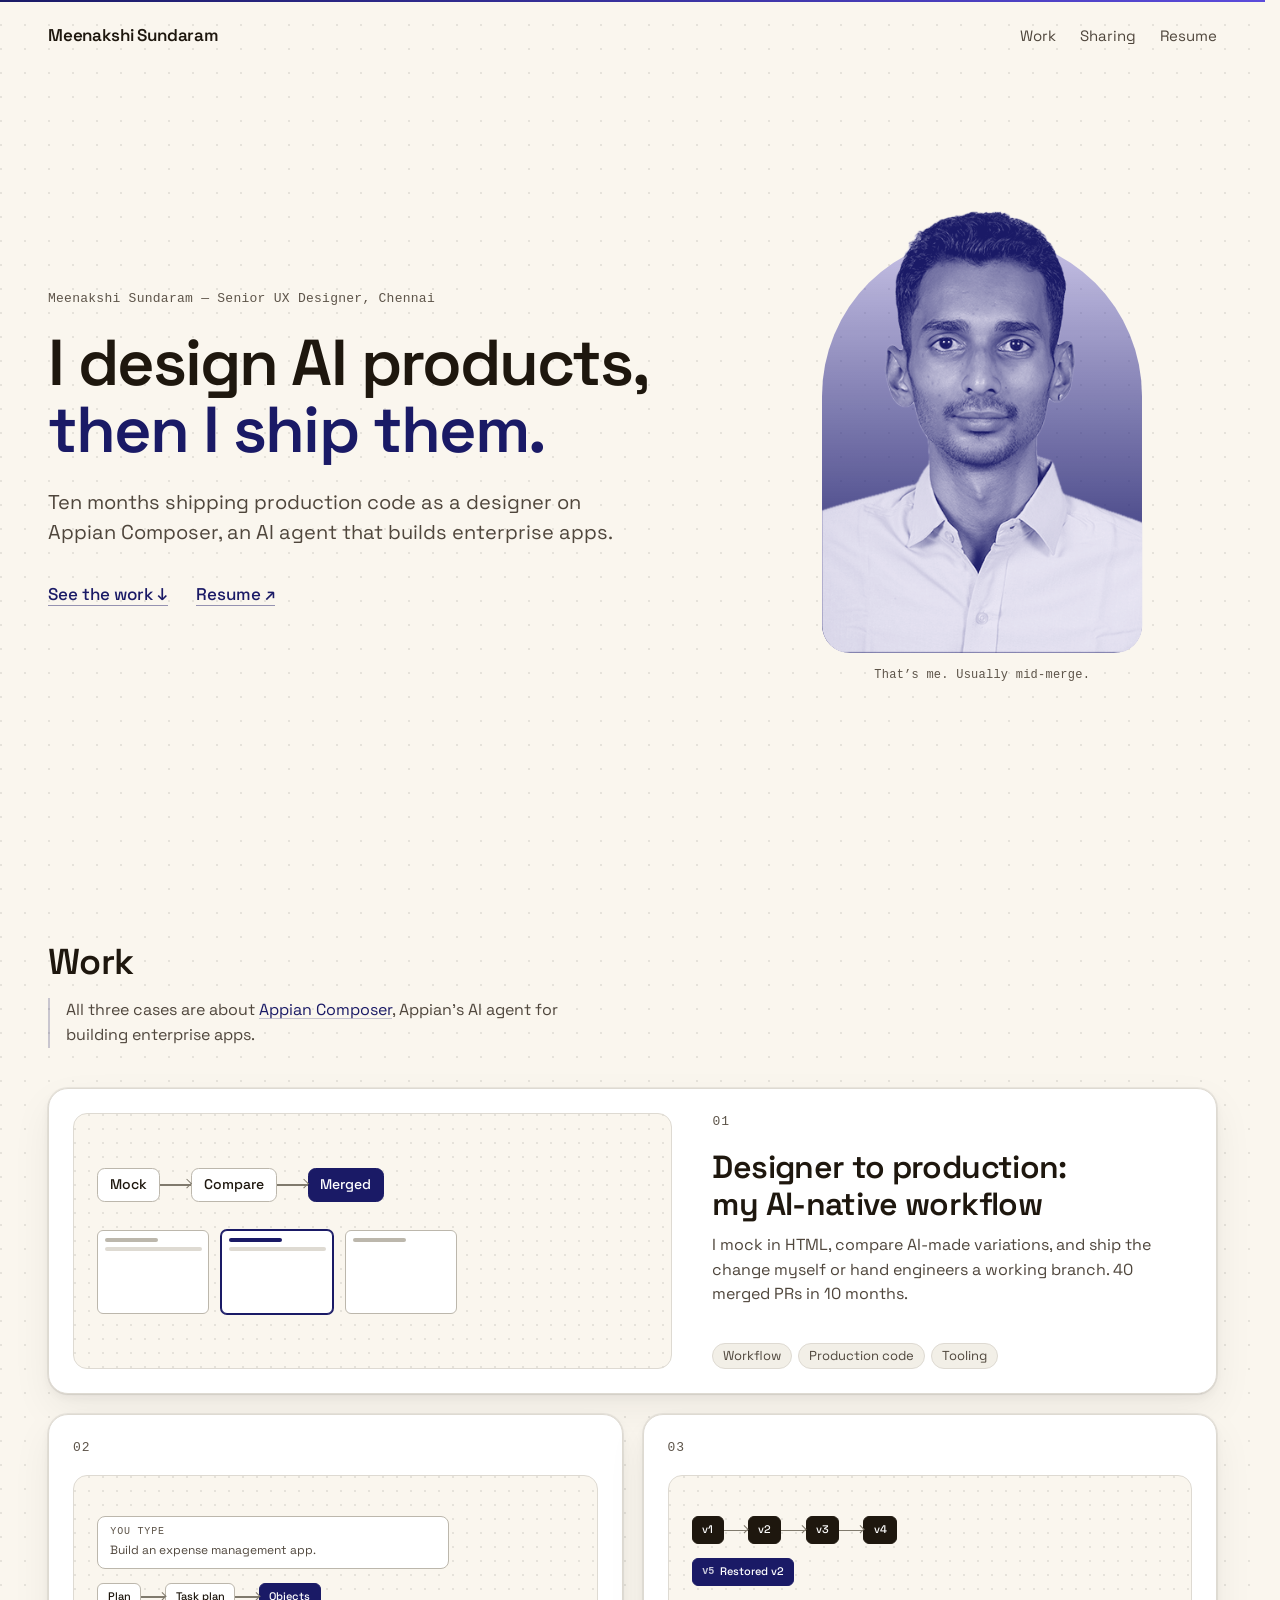
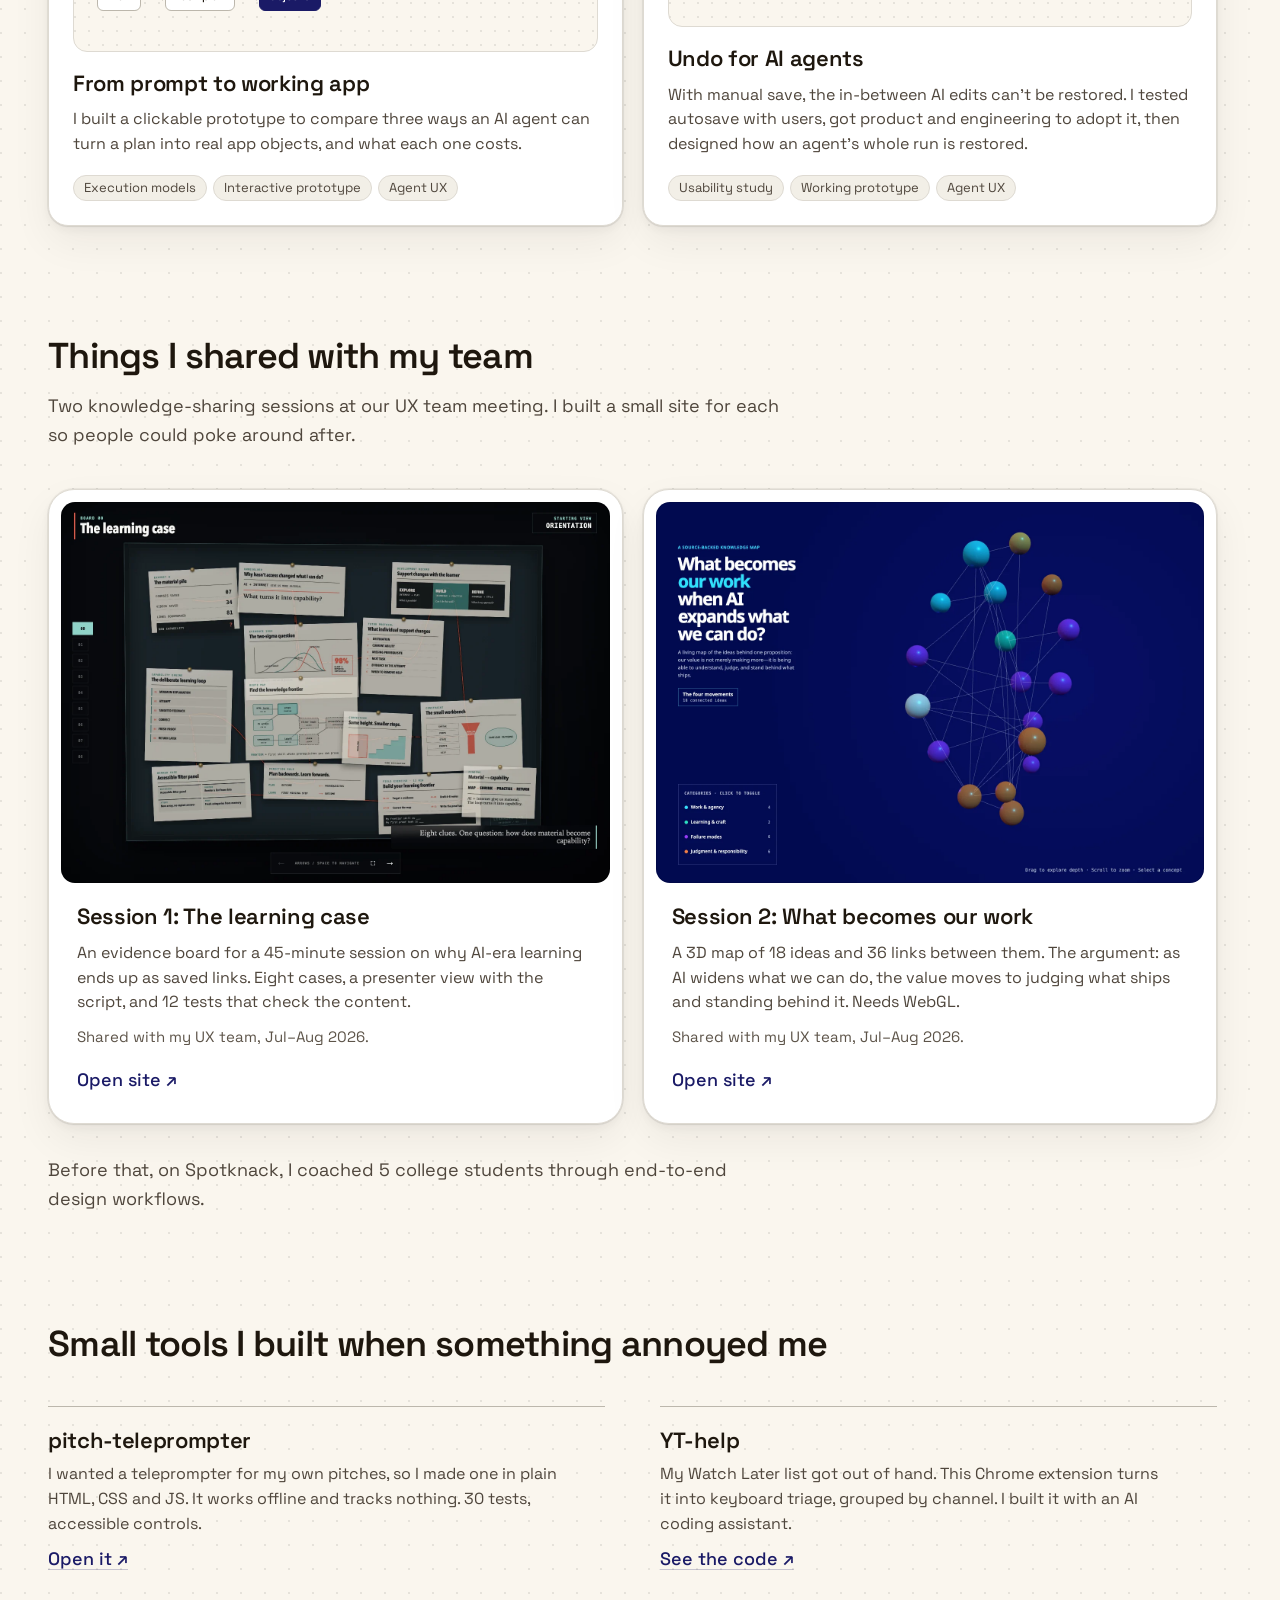
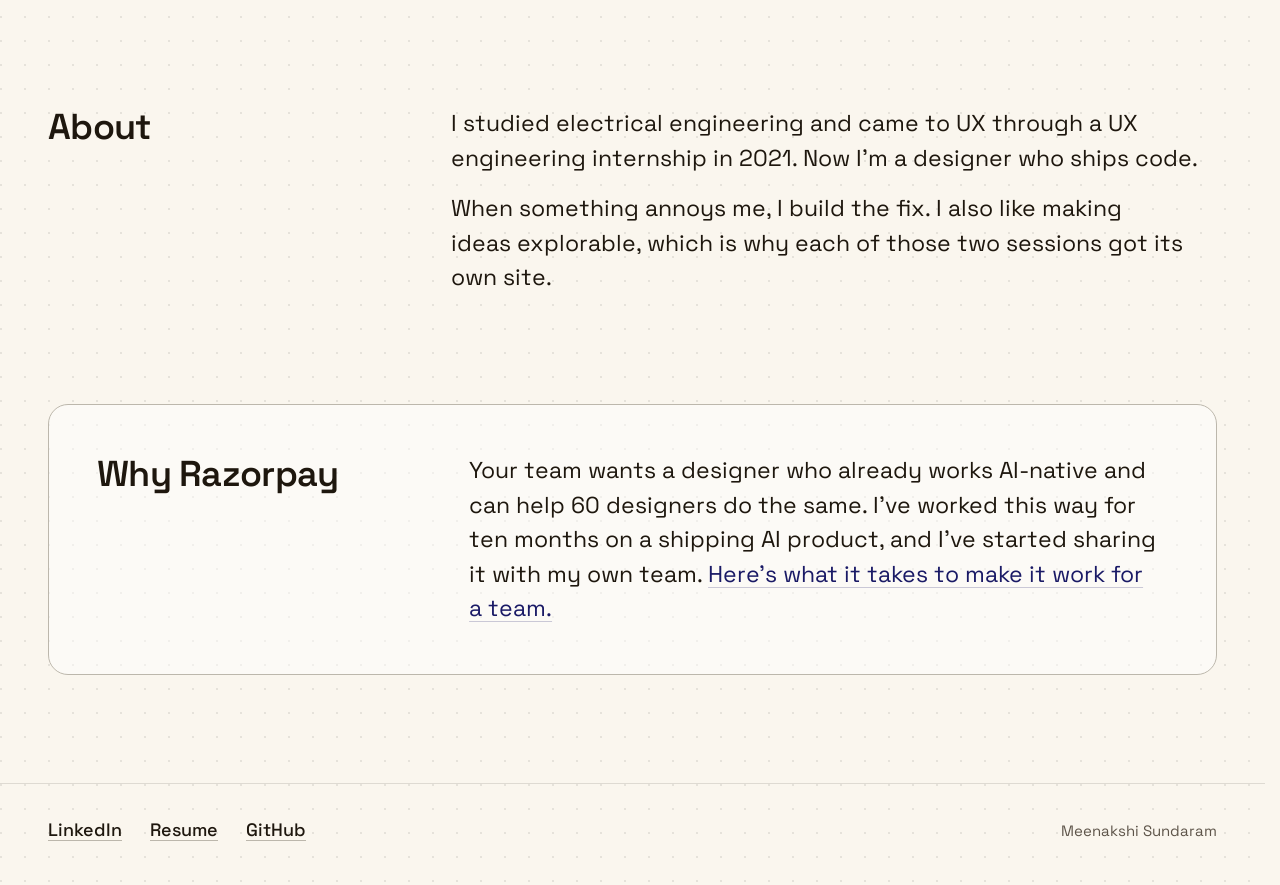
==== commit 39fc2e37: "Reframe section 07 as what it takes to scale the workflow to a team" ====
--- a/index.html
+++ b/index.html
@@ -213,7 +213,7 @@
     <div class="quiet-slot reveal">
       <div class="quiet">
         <h2 id="why-title">Why Razorpay</h2>
-        <p>The role asks for someone who works AI-native and brings 60 designers along. I’ve worked AI-native for ten months and shared how with my own team in two sessions. I’d start by turning the workflow on this site into steps any designer can run. <a href="ai-native-workflow/#scaling">Here’s what I’d do first.</a></p>
+        <p>Your team wants a designer who already works AI-native and can help 60 designers do the same. I’ve worked this way for ten months on a shipping AI product, and I’ve started sharing it with my own team. <a href="ai-native-workflow/#scaling">Here’s what it takes to make it work for a team.</a></p>
       </div>
     </div>
   </section>
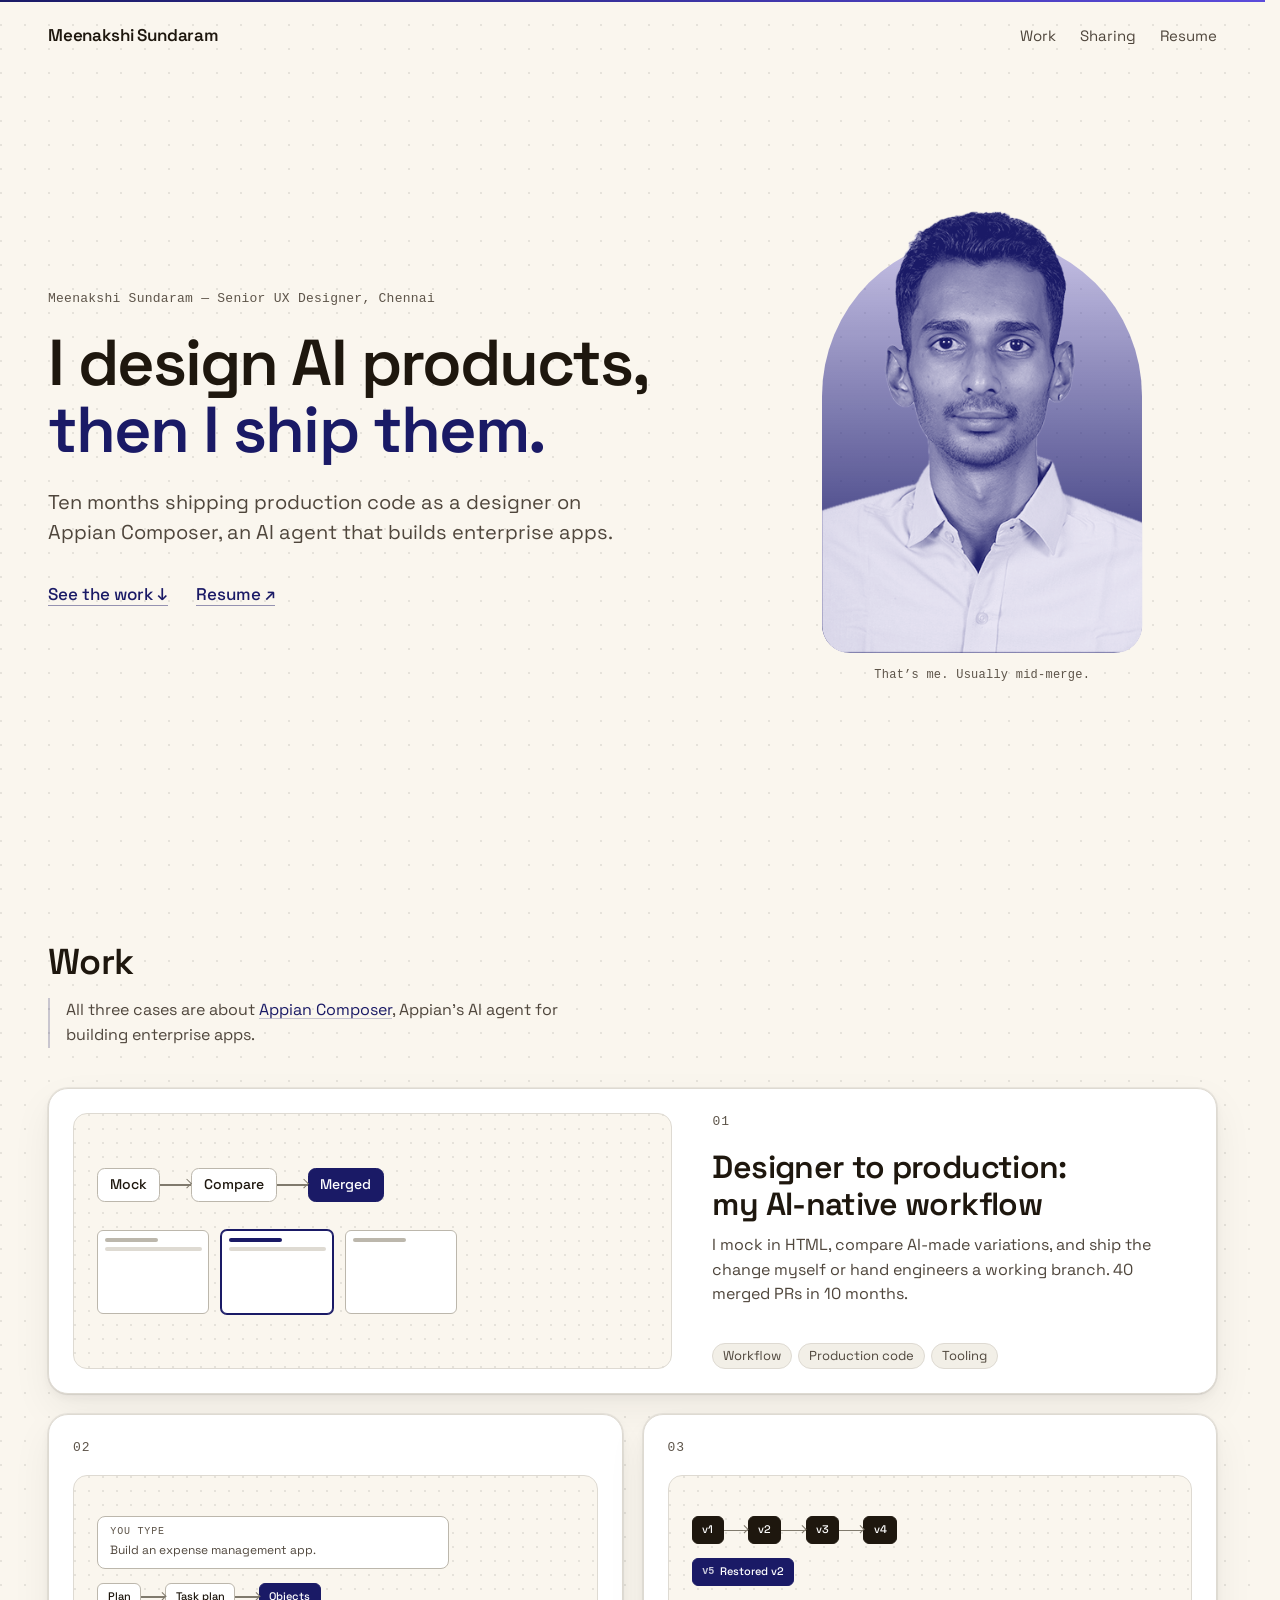
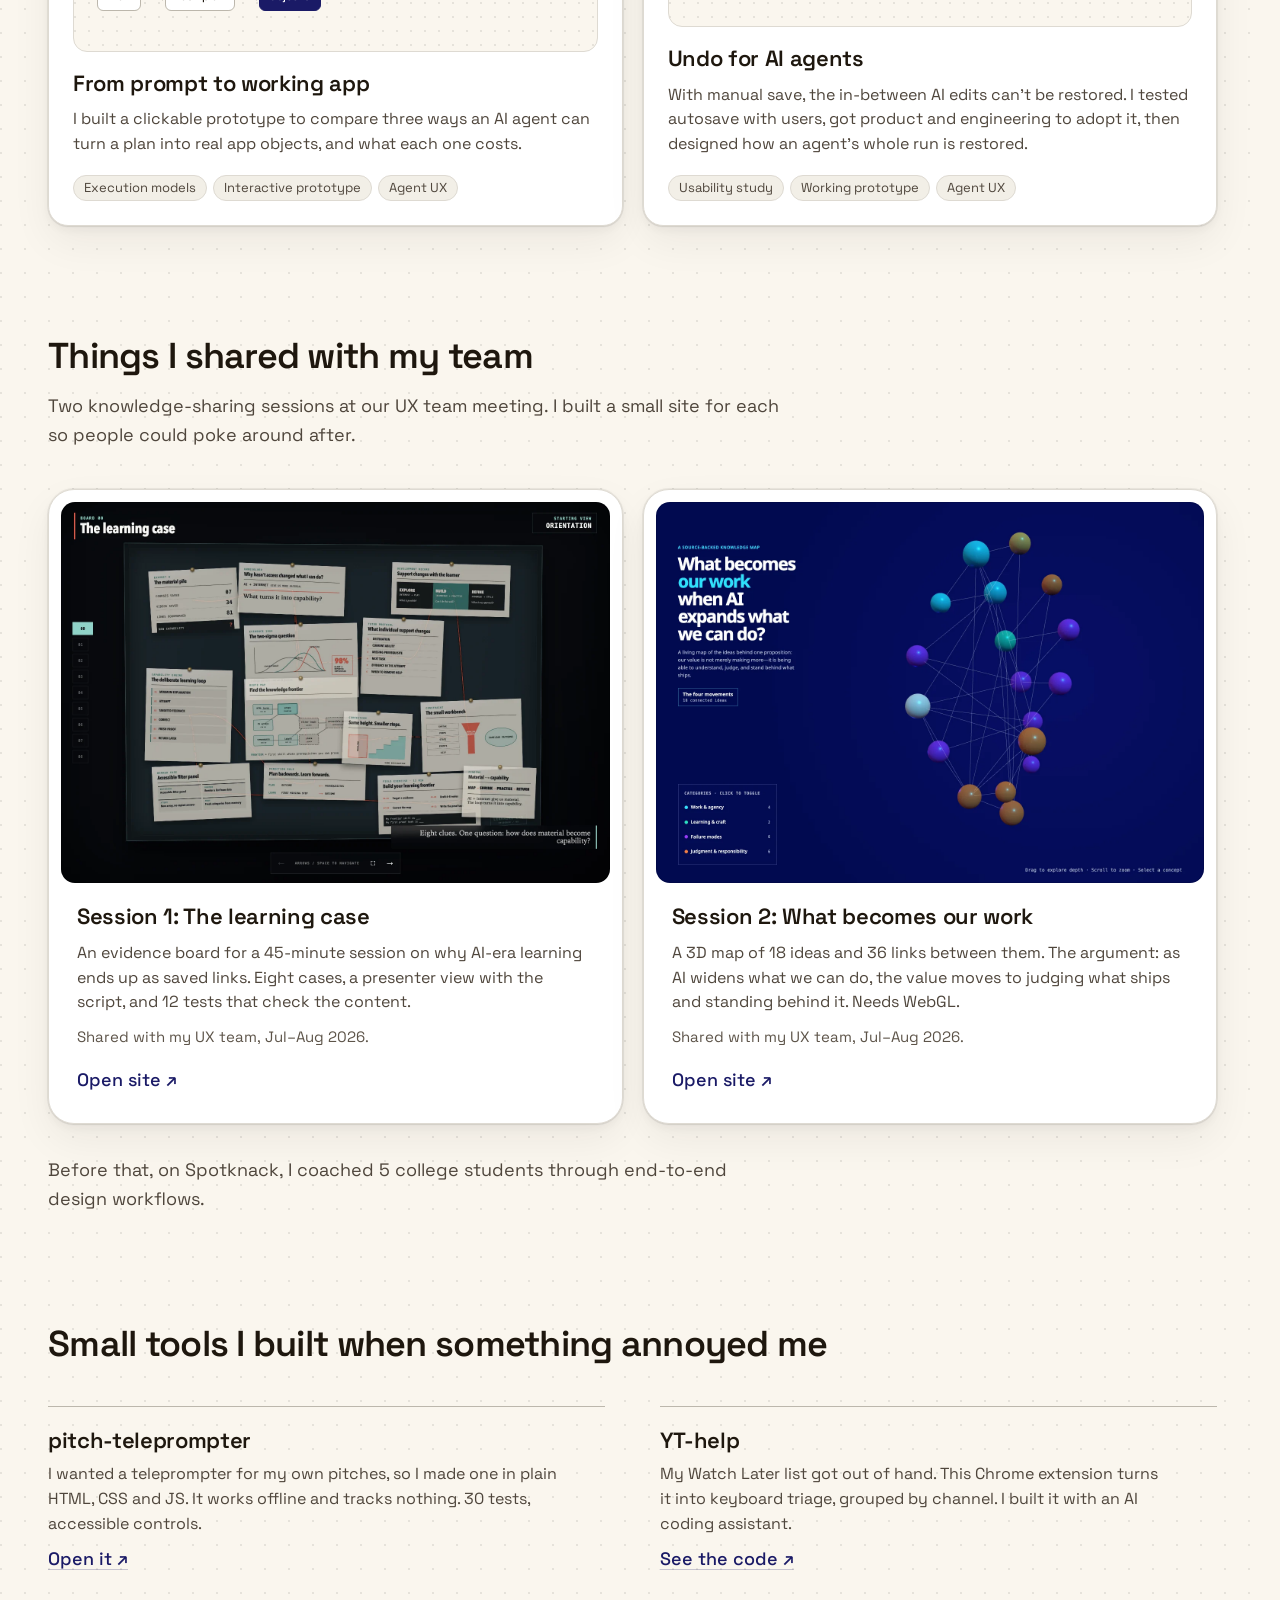
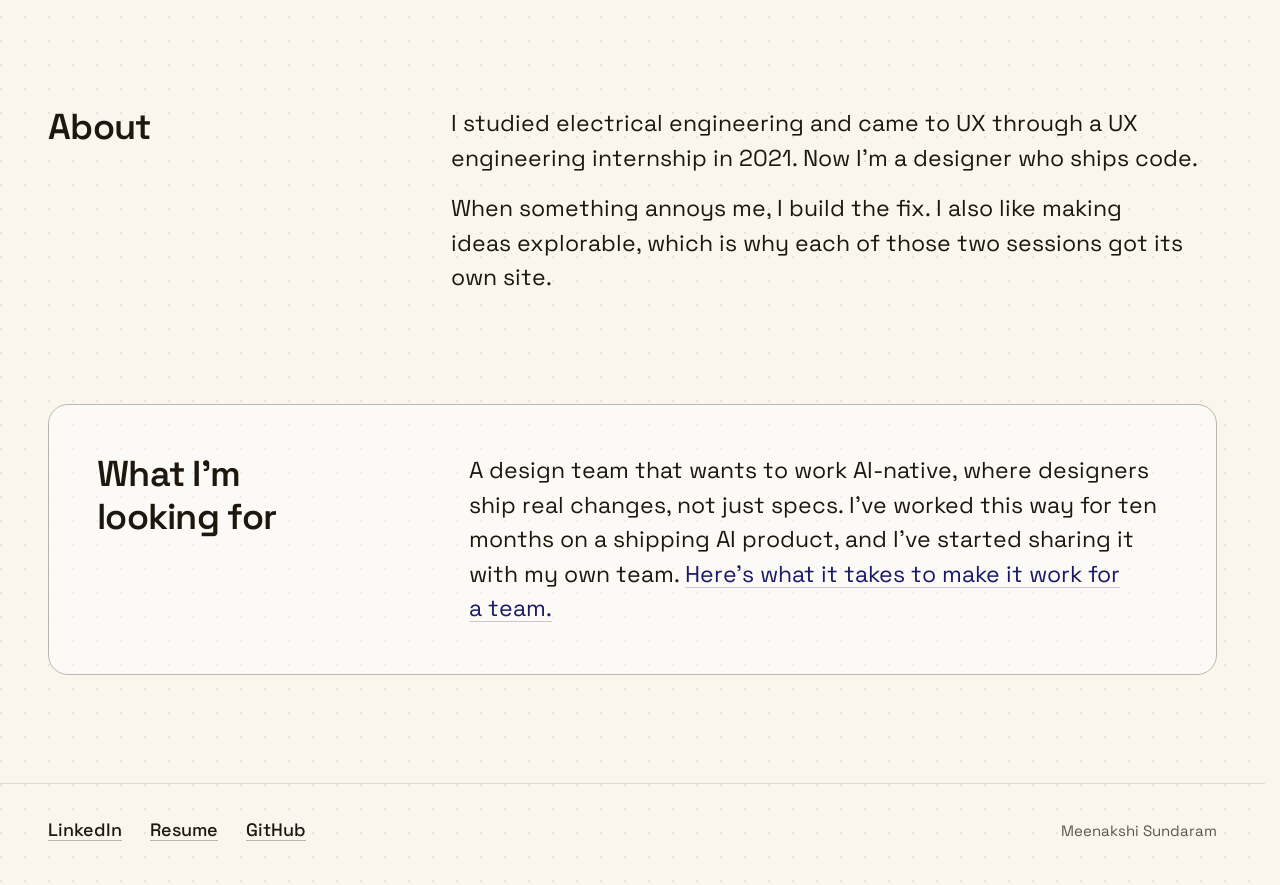
==== commit 9fc39e78: "Make home page company-neutral: replace 'Why Razorpay' with 'What I'm looking for'" ====
--- a/index.html
+++ b/index.html
@@ -209,11 +209,11 @@
     </div>
   </section>
 
-  <section class="section" id="why-razorpay" aria-labelledby="why-title">
+  <section class="section" id="looking-for" aria-labelledby="looking-title">
     <div class="quiet-slot reveal">
       <div class="quiet">
-        <h2 id="why-title">Why Razorpay</h2>
-        <p>Your team wants a designer who already works AI-native and can help 60 designers do the same. I’ve worked this way for ten months on a shipping AI product, and I’ve started sharing it with my own team. <a href="ai-native-workflow/#scaling">Here’s what it takes to make it work for a team.</a></p>
+        <h2 id="looking-title">What I’m looking for</h2>
+        <p>A design team that wants to work AI-native, where designers ship real changes, not just specs. I’ve worked this way for ten months on a shipping AI product, and I’ve started sharing it with my own team. <a href="ai-native-workflow/#scaling">Here’s what it takes to make it work for a team.</a></p>
       </div>
     </div>
   </section>
--- a/assets/site.css
+++ b/assets/site.css
@@ -661,7 +661,7 @@
 .tools p { color: var(--ink-2); font-size: 1rem; line-height: 1.55; max-inline-size: 56ch; }
 .tools a { font-weight: 500; justify-self: start; }
 
-/* Why Razorpay */
+/* What I'm looking for */
 .quiet {
   display: grid;
   gap: 1rem clamp(1.5rem, 1rem + 3vw, 4rem);
